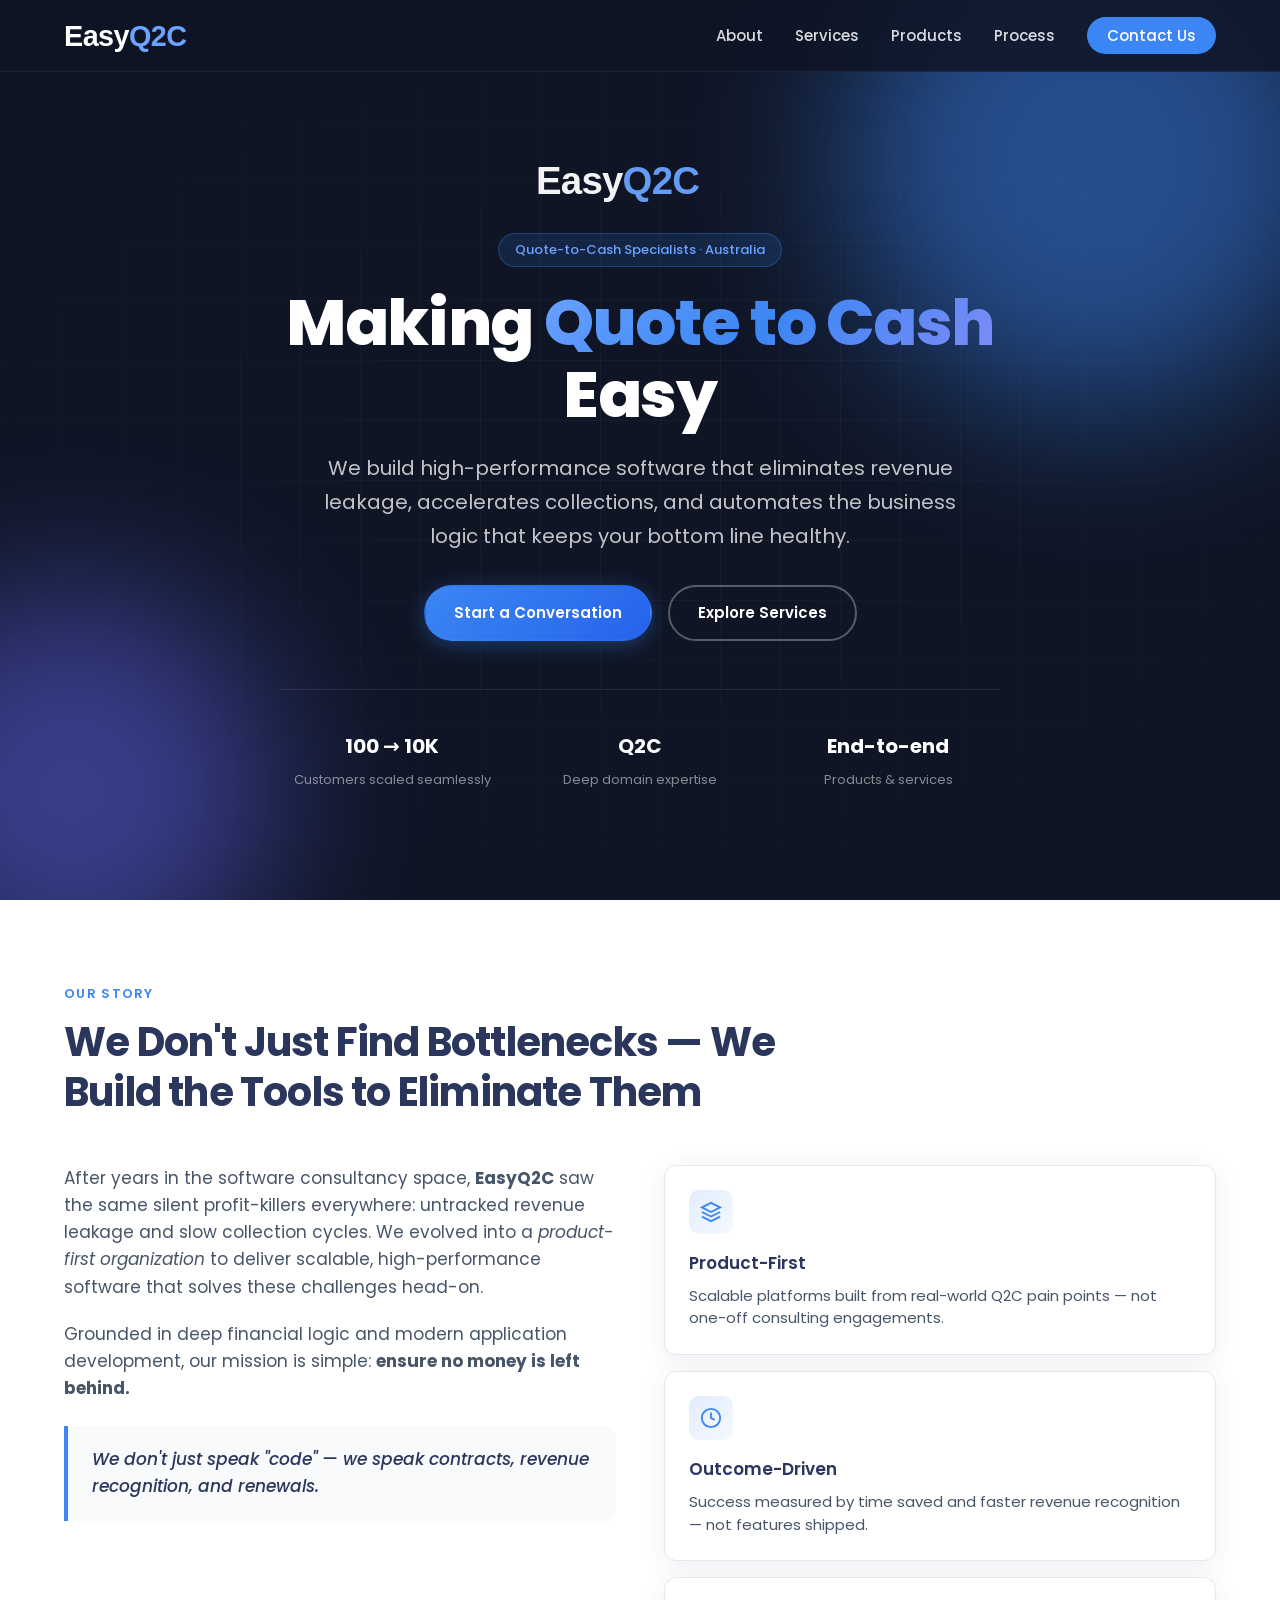
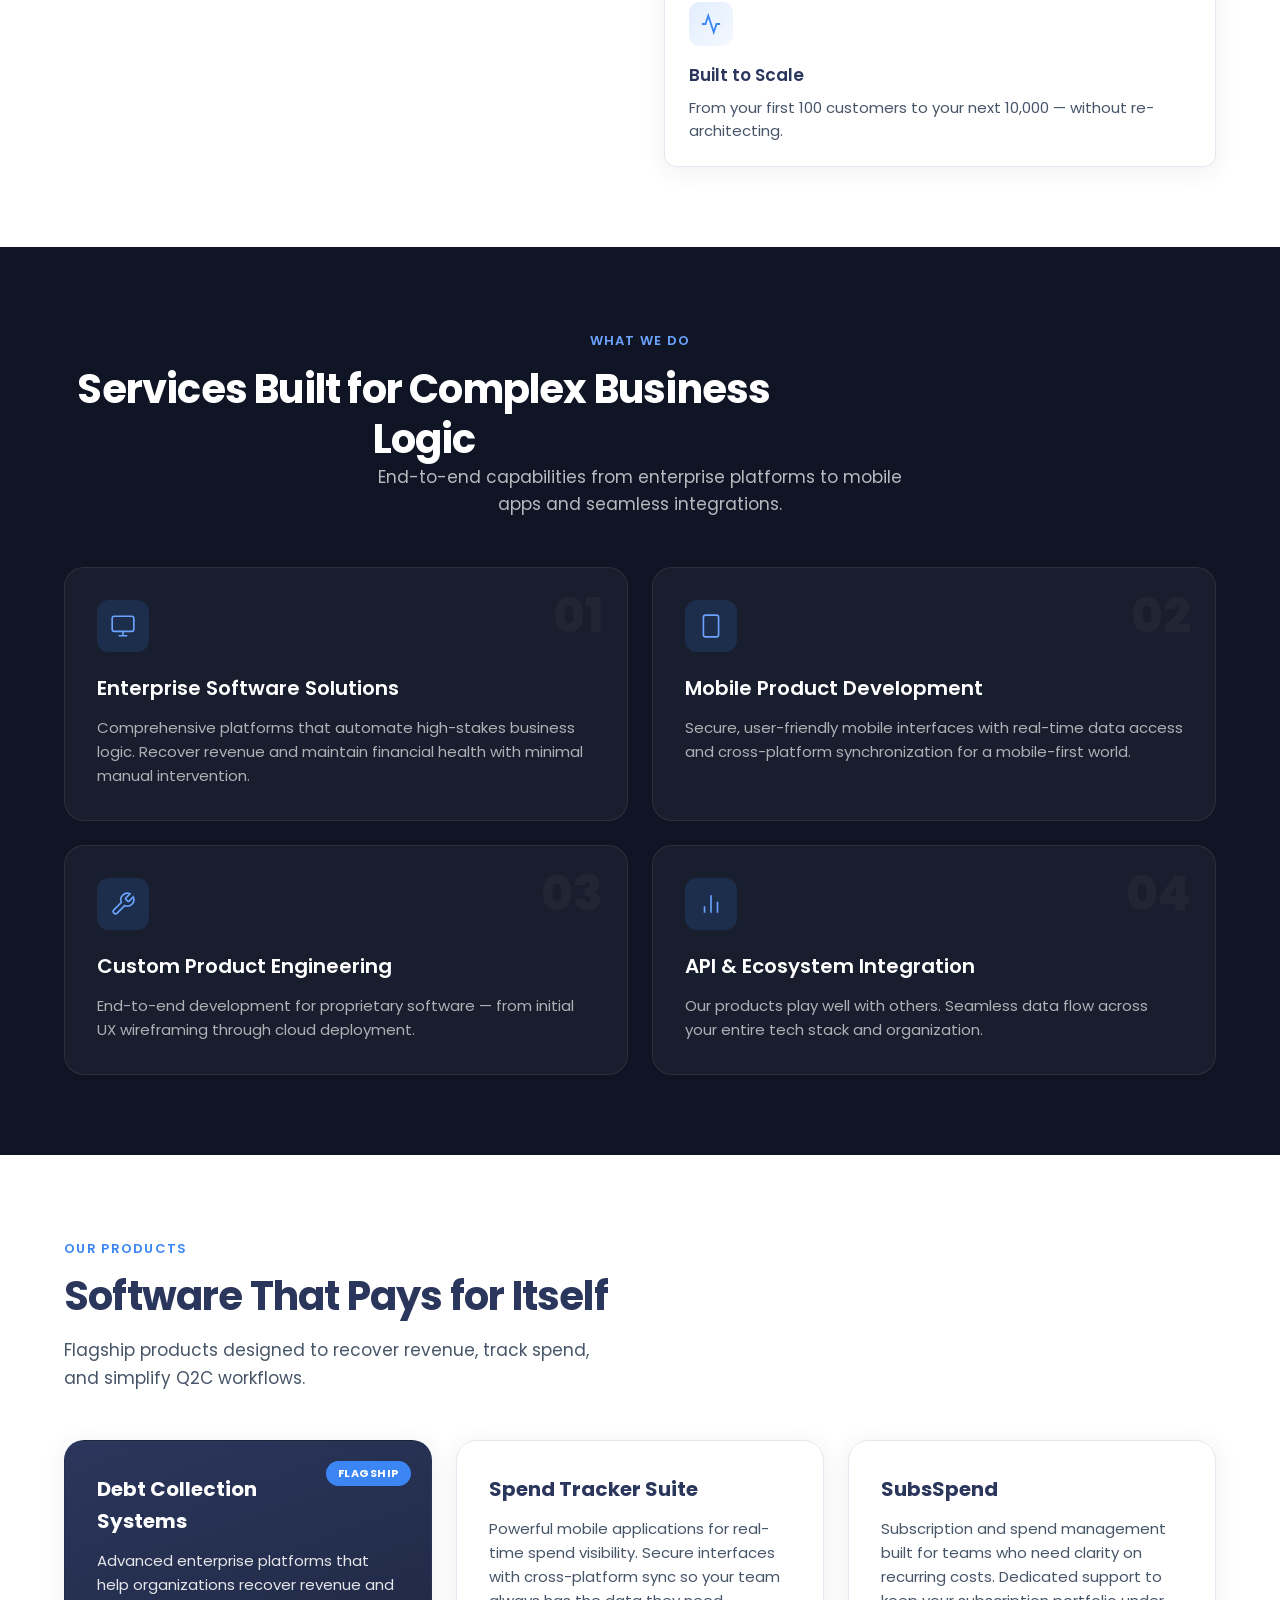
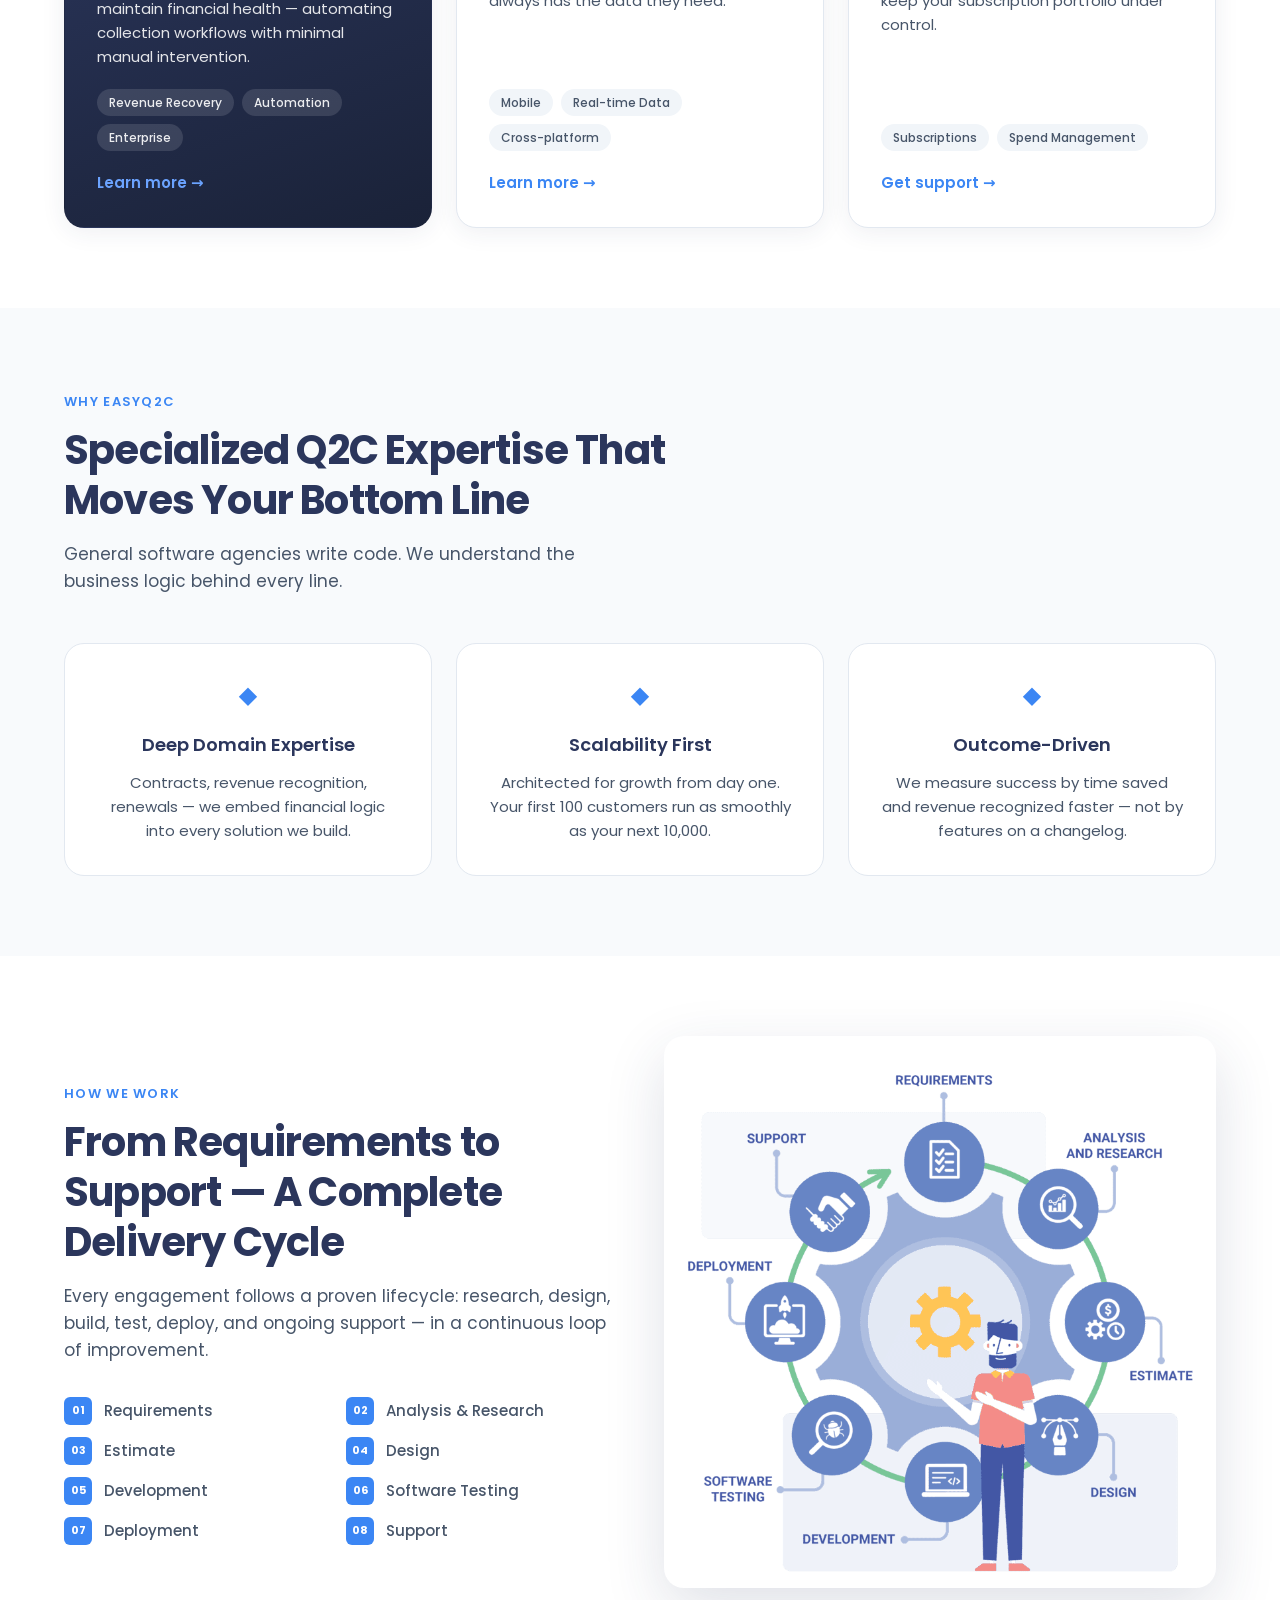
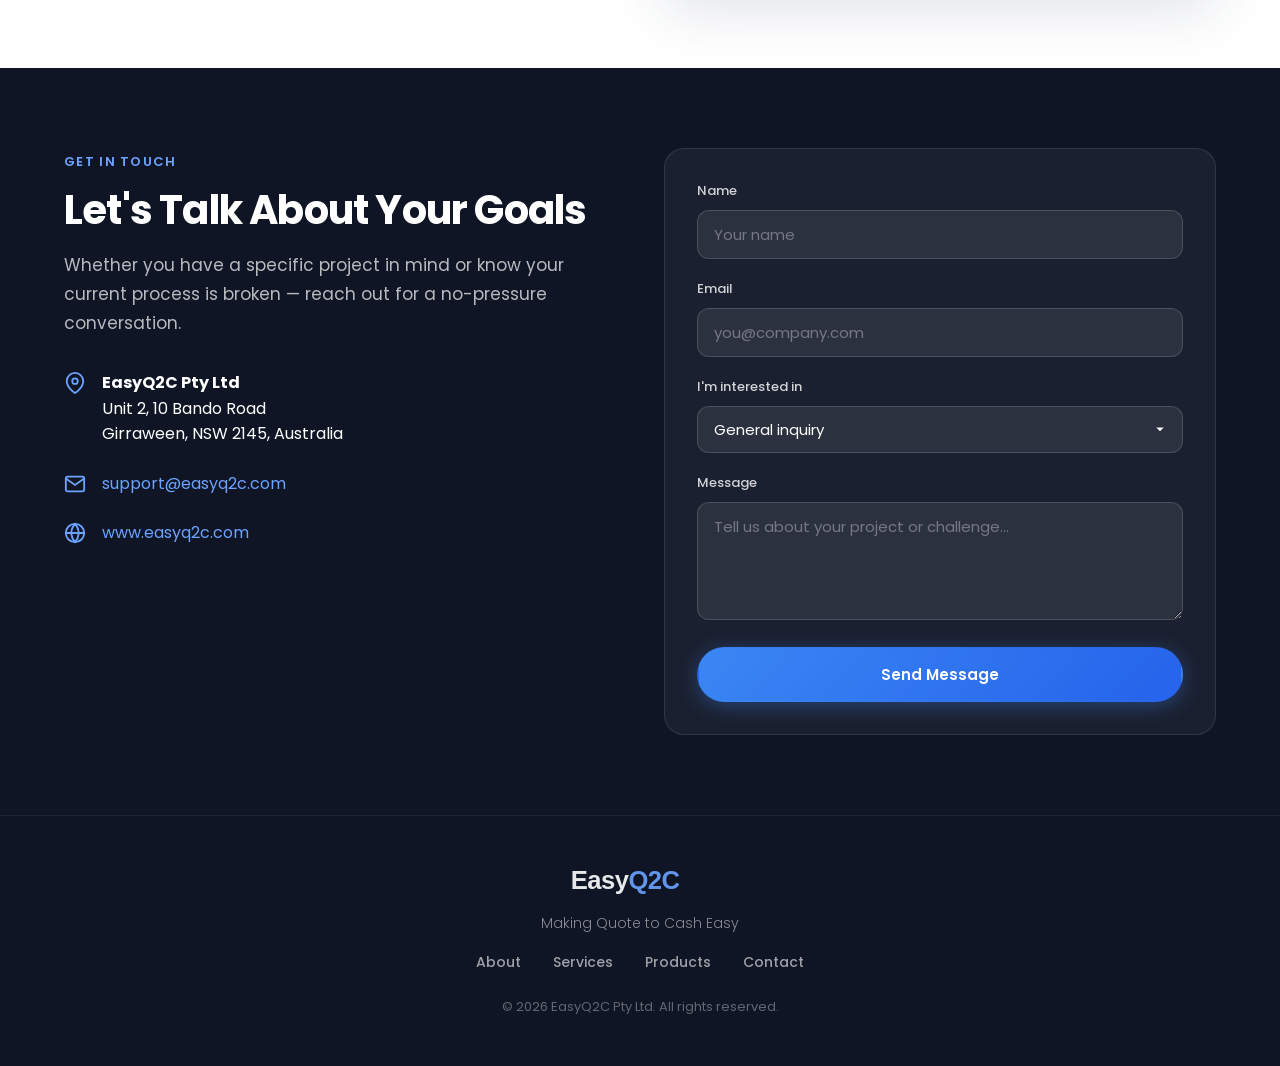
==== index.html @ 1c125f9b "First checkin for EasyQ2C website - Mod-1" ====
<!DOCTYPE html>
<html lang="en">
<head>
  <meta charset="UTF-8">
  <meta name="viewport" content="width=device-width, initial-scale=1.0">
  <meta name="description" content="EasyQ2C — Australian IT software &amp; services company specializing in Quote-to-Cash workflows. Enterprise software, mobile products, and custom engineering.">
  <meta name="theme-color" content="#2B365C">
  <title>EasyQ2C | Making Quote to Cash Easy</title>
  <link rel="icon" type="image/png" href="assets/favicon.png">
  <link rel="preconnect" href="https://fonts.googleapis.com">
  <link rel="preconnect" href="https://fonts.gstatic.com" crossorigin>
  <link href="https://fonts.googleapis.com/css2?family=Poppins:wght@300;400;500;600;700;800&display=swap" rel="stylesheet">
  <link rel="stylesheet" href="css/styles.css">
</head>
<body>
  <!-- Navigation -->
  <header class="header" id="header">
    <nav class="nav container">
      <a href="#" class="nav__logo" aria-label="EasyQ2C home">
        <img src="assets/logo-light.svg" alt="EasyQ2C" width="160" height="40">
      </a>
      <button class="nav__toggle" id="nav-toggle" aria-label="Toggle menu" aria-expanded="false">
        <span></span><span></span><span></span>
      </button>
      <ul class="nav__menu" id="nav-menu">
        <li><a href="#about" class="nav__link">About</a></li>
        <li><a href="#services" class="nav__link">Services</a></li>
        <li><a href="#products" class="nav__link">Products</a></li>
        <li><a href="#process" class="nav__link">Process</a></li>
        <li><a href="#contact" class="nav__link nav__link--cta">Contact Us</a></li>
      </ul>
    </nav>
  </header>

  <main>
    <!-- Hero -->
    <section class="hero" id="home">
      <div class="hero__bg">
        <div class="hero__orb hero__orb--1"></div>
        <div class="hero__orb hero__orb--2"></div>
        <div class="hero__grid"></div>
      </div>
      <div class="container hero__inner">
        <div class="hero__content reveal">
          <img src="assets/logo-light.svg" alt="" class="hero__logo" width="220" height="52" aria-hidden="true">
          <span class="hero__badge">Quote-to-Cash Specialists · Australia</span>
          <h1 class="hero__title">
            Making <span class="text-gradient">Quote to Cash</span> Easy
          </h1>
          <p class="hero__subtitle">
            We build high-performance software that eliminates revenue leakage,
            accelerates collections, and automates the business logic that
            keeps your bottom line healthy.
          </p>
          <div class="hero__actions">
            <a href="#contact" class="btn btn--primary">Start a Conversation</a>
            <a href="#services" class="btn btn--ghost">Explore Services</a>
          </div>
          <div class="hero__stats">
            <div class="hero__stat">
              <strong>100 → 10K</strong>
              <span>Customers scaled seamlessly</span>
            </div>
            <div class="hero__stat">
              <strong>Q2C</strong>
              <span>Deep domain expertise</span>
            </div>
            <div class="hero__stat">
              <strong>End-to-end</strong>
              <span>Products &amp; services</span>
            </div>
          </div>
        </div>
      </div>
    </section>

    <!-- About -->
    <section class="section about" id="about">
      <div class="container">
        <div class="section__header reveal">
          <span class="section__label">Our Story</span>
          <h2 class="section__title">We Don't Just Find Bottlenecks — We Build the Tools to Eliminate Them</h2>
        </div>
        <div class="about__grid">
          <div class="about__text reveal">
            <p>
              After years in the software consultancy space, <strong>EasyQ2C</strong> saw the same silent profit-killers everywhere: untracked revenue leakage and slow collection cycles. We evolved into a <em>product-first organization</em> to deliver scalable, high-performance software that solves these challenges head-on.
            </p>
            <p>
              Grounded in deep financial logic and modern application development, our mission is simple: <strong>ensure no money is left behind.</strong>
            </p>
            <blockquote class="about__quote">
              We don't just speak "code" — we speak contracts, revenue recognition, and renewals.
            </blockquote>
          </div>
          <div class="about__cards reveal reveal--delay">
            <div class="feature-card">
              <div class="feature-card__icon">
                <svg viewBox="0 0 24 24" fill="none" stroke="currentColor" stroke-width="2"><path d="M12 2L2 7l10 5 10-5-10-5zM2 17l10 5 10-5M2 12l10 5 10-5"/></svg>
              </div>
              <h3>Product-First</h3>
              <p>Scalable platforms built from real-world Q2C pain points — not one-off consulting engagements.</p>
            </div>
            <div class="feature-card">
              <div class="feature-card__icon">
                <svg viewBox="0 0 24 24" fill="none" stroke="currentColor" stroke-width="2"><circle cx="12" cy="12" r="10"/><path d="M12 6v6l4 2"/></svg>
              </div>
              <h3>Outcome-Driven</h3>
              <p>Success measured by time saved and faster revenue recognition — not features shipped.</p>
            </div>
            <div class="feature-card">
              <div class="feature-card__icon">
                <svg viewBox="0 0 24 24" fill="none" stroke="currentColor" stroke-width="2"><path d="M22 12h-4l-3 9L9 3l-3 9H2"/></svg>
              </div>
              <h3>Built to Scale</h3>
              <p>From your first 100 customers to your next 10,000 — without re-architecting.</p>
            </div>
          </div>
        </div>
      </div>
    </section>

    <!-- Services -->
    <section class="section section--dark services" id="services">
      <div class="container">
        <div class="section__header section__header--center reveal">
          <span class="section__label section__label--light">What We Do</span>
          <h2 class="section__title section__title--light">Services Built for Complex Business Logic</h2>
          <p class="section__desc section__desc--light">End-to-end capabilities from enterprise platforms to mobile apps and seamless integrations.</p>
        </div>
        <div class="services__grid">
          <article class="service-card reveal">
            <div class="service-card__num">01</div>
            <div class="service-card__icon">
              <svg viewBox="0 0 24 24" fill="none" stroke="currentColor" stroke-width="1.5"><rect x="2" y="3" width="20" height="14" rx="2"/><path d="M8 21h8M12 17v4"/></svg>
            </div>
            <h3>Enterprise Software Solutions</h3>
            <p>Comprehensive platforms that automate high-stakes business logic. Recover revenue and maintain financial health with minimal manual intervention.</p>
          </article>
          <article class="service-card reveal reveal--delay">
            <div class="service-card__num">02</div>
            <div class="service-card__icon">
              <svg viewBox="0 0 24 24" fill="none" stroke="currentColor" stroke-width="1.5"><rect x="5" y="2" width="14" height="20" rx="2"/><path d="M12 18h.01"/></svg>
            </div>
            <h3>Mobile Product Development</h3>
            <p>Secure, user-friendly mobile interfaces with real-time data access and cross-platform synchronization for a mobile-first world.</p>
          </article>
          <article class="service-card reveal reveal--delay-2">
            <div class="service-card__num">03</div>
            <div class="service-card__icon">
              <svg viewBox="0 0 24 24" fill="none" stroke="currentColor" stroke-width="1.5"><path d="M14.7 6.3a1 1 0 000 1.4l1.6 1.6a1 1 0 001.4 0l3.77-3.77a6 6 0 01-7.94 7.94l-6.91 6.91a2.12 2.12 0 01-3-3l6.91-6.91a6 6 0 017.94-7.94l-3.76 3.76z"/></svg>
            </div>
            <h3>Custom Product Engineering</h3>
            <p>End-to-end development for proprietary software — from initial UX wireframing through cloud deployment.</p>
          </article>
          <article class="service-card reveal reveal--delay-3">
            <div class="service-card__num">04</div>
            <div class="service-card__icon">
              <svg viewBox="0 0 24 24" fill="none" stroke="currentColor" stroke-width="1.5"><path d="M18 20V10M12 20V4M6 20v-6"/></svg>
            </div>
            <h3>API &amp; Ecosystem Integration</h3>
            <p>Our products play well with others. Seamless data flow across your entire tech stack and organization.</p>
          </article>
        </div>
      </div>
    </section>

    <!-- Products -->
    <section class="section products" id="products">
      <div class="container">
        <div class="section__header reveal">
          <span class="section__label">Our Products</span>
          <h2 class="section__title">Software That Pays for Itself</h2>
          <p class="section__desc">Flagship products designed to recover revenue, track spend, and simplify Q2C workflows.</p>
        </div>
        <div class="products__grid">
          <article class="product-card product-card--featured reveal">
            <span class="product-card__badge">Flagship</span>
            <h3>Debt Collection Systems</h3>
            <p>Advanced enterprise platforms that help organizations recover revenue and maintain financial health — automating collection workflows with minimal manual intervention.</p>
            <ul class="product-card__tags">
              <li>Revenue Recovery</li>
              <li>Automation</li>
              <li>Enterprise</li>
            </ul>
            <a href="#contact" class="product-card__link">Learn more →</a>
          </article>
          <article class="product-card reveal reveal--delay">
            <h3>Spend Tracker Suite</h3>
            <p>Powerful mobile applications for real-time spend visibility. Secure interfaces with cross-platform sync so your team always has the data they need.</p>
            <ul class="product-card__tags">
              <li>Mobile</li>
              <li>Real-time Data</li>
              <li>Cross-platform</li>
            </ul>
            <a href="#contact" class="product-card__link">Learn more →</a>
          </article>
          <article class="product-card reveal reveal--delay-2">
            <h3>SubsSpend</h3>
            <p>Subscription and spend management built for teams who need clarity on recurring costs. Dedicated support to keep your subscription portfolio under control.</p>
            <ul class="product-card__tags">
              <li>Subscriptions</li>
              <li>Spend Management</li>
            </ul>
            <a href="#contact" class="product-card__link">Get support →</a>
          </article>
        </div>
      </div>
    </section>

    <!-- Why Us -->
    <section class="section section--alt why" id="why">
      <div class="container">
        <div class="why__inner">
          <div class="section__header reveal">
            <span class="section__label">Why EasyQ2C</span>
            <h2 class="section__title">Specialized Q2C Expertise That Moves Your Bottom Line</h2>
            <p class="section__desc">General software agencies write code. We understand the business logic behind every line.</p>
          </div>
          <div class="why__grid">
            <div class="why-card reveal">
              <div class="why-card__icon">◆</div>
              <h3>Deep Domain Expertise</h3>
              <p>Contracts, revenue recognition, renewals — we embed financial logic into every solution we build.</p>
            </div>
            <div class="why-card reveal reveal--delay">
              <div class="why-card__icon">◆</div>
              <h3>Scalability First</h3>
              <p>Architected for growth from day one. Your first 100 customers run as smoothly as your next 10,000.</p>
            </div>
            <div class="why-card reveal reveal--delay-2">
              <div class="why-card__icon">◆</div>
              <h3>Outcome-Driven</h3>
              <p>We measure success by time saved and revenue recognized faster — not by features on a changelog.</p>
            </div>
          </div>
        </div>
      </div>
    </section>

    <!-- Process -->
    <section class="section process" id="process">
      <div class="container">
        <div class="process__grid">
          <div class="process__content reveal">
            <span class="section__label">How We Work</span>
            <h2 class="section__title">From Requirements to Support — A Complete Delivery Cycle</h2>
            <p class="section__desc">Every engagement follows a proven lifecycle: research, design, build, test, deploy, and ongoing support — in a continuous loop of improvement.</p>
            <ol class="process__steps">
              <li><span>01</span> Requirements</li>
              <li><span>02</span> Analysis &amp; Research</li>
              <li><span>03</span> Estimate</li>
              <li><span>04</span> Design</li>
              <li><span>05</span> Development</li>
              <li><span>06</span> Software Testing</li>
              <li><span>07</span> Deployment</li>
              <li><span>08</span> Support</li>
            </ol>
          </div>
          <div class="process__visual reveal reveal--delay">
            <img src="assets/easyq2c-sdlc-diagram.png" alt="EasyQ2C software development lifecycle diagram" loading="lazy">
          </div>
        </div>
      </div>
    </section>

    <!-- Contact -->
    <section class="section section--dark contact" id="contact">
      <div class="container">
        <div class="contact__grid">
          <div class="contact__info reveal">
            <span class="section__label section__label--light">Get in Touch</span>
            <h2 class="section__title section__title--light">Let's Talk About Your Goals</h2>
            <p class="contact__lead">Whether you have a specific project in mind or know your current process is broken — reach out for a no-pressure conversation.</p>
            <address class="contact__details">
              <div class="contact__item">
                <svg viewBox="0 0 24 24" fill="none" stroke="currentColor" stroke-width="2"><path d="M21 10c0 7-9 13-9 13s-9-6-9-13a9 9 0 0118 0z"/><circle cx="12" cy="10" r="3"/></svg>
                <div>
                  <strong>EasyQ2C Pty Ltd</strong><br>
                  Unit 2, 10 Bando Road<br>
                  Girraween, NSW 2145, Australia
                </div>
              </div>
              <div class="contact__item">
                <svg viewBox="0 0 24 24" fill="none" stroke="currentColor" stroke-width="2"><path d="M4 4h16c1.1 0 2 .9 2 2v12c0 1.1-.9 2-2 2H4c-1.1 0-2-.9-2-2V6c0-1.1.9-2 2-2z"/><path d="M22 6l-10 7L2 6"/></svg>
                <div>
                  <a href="mailto:support@easyq2c.com">support@easyq2c.com</a>
                </div>
              </div>
              <div class="contact__item">
                <svg viewBox="0 0 24 24" fill="none" stroke="currentColor" stroke-width="2"><circle cx="12" cy="12" r="10"/><path d="M2 12h20M12 2a15.3 15.3 0 014 10 15.3 15.3 0 01-4 10 15.3 15.3 0 01-4-10 15.3 15.3 0 014-10z"/></svg>
                <div>
                  <a href="https://www.easyq2c.com" target="_blank" rel="noopener">www.easyq2c.com</a>
                </div>
              </div>
            </address>
          </div>
          <form class="contact__form reveal reveal--delay" id="contact-form" action="mailto:support@easyq2c.com" method="post" enctype="text/plain">
            <div class="form__group">
              <label for="name">Name</label>
              <input type="text" id="name" name="name" required placeholder="Your name">
            </div>
            <div class="form__group">
              <label for="email">Email</label>
              <input type="email" id="email" name="email" required placeholder="you@company.com">
            </div>
            <div class="form__group">
              <label for="interest">I'm interested in</label>
              <select id="interest" name="interest">
                <option value="general">General inquiry</option>
                <option value="enterprise">Enterprise Software</option>
                <option value="mobile">Mobile Development</option>
                <option value="custom">Custom Engineering</option>
                <option value="integration">API Integration</option>
                <option value="debt-collection">Debt Collection Systems</option>
                <option value="spend-tracker">Spend Tracker</option>
                <option value="subsspend">SubsSpend</option>
              </select>
            </div>
            <div class="form__group">
              <label for="message">Message</label>
              <textarea id="message" name="message" rows="4" required placeholder="Tell us about your project or challenge..."></textarea>
            </div>
            <button type="submit" class="btn btn--primary btn--full">Send Message</button>
          </form>
        </div>
      </div>
    </section>
  </main>

  <!-- Footer -->
  <footer class="footer">
    <div class="container footer__inner">
      <a href="#" class="footer__logo">
        <img src="assets/logo-light.svg" alt="EasyQ2C" width="140" height="35">
      </a>
      <p class="footer__tagline">Making Quote to Cash Easy</p>
      <nav class="footer__nav">
        <a href="#about">About</a>
        <a href="#services">Services</a>
        <a href="#products">Products</a>
        <a href="#contact">Contact</a>
      </nav>
      <p class="footer__copy">&copy; <span id="year"></span> EasyQ2C Pty Ltd. All rights reserved.</p>
    </div>
  </footer>

  <script src="js/main.js"></script>
</body>
</html>
---- css/styles.css ----
/* ==========================================================================
   EasyQ2C — Brand Website
   Colors: Navy #2B365C · Blue #3B86F4 · Poppins
   ========================================================================== */

:root {
  --navy: #2B365C;
  --navy-dark: #1a2238;
  --navy-deeper: #0f1525;
  --blue: #3B86F4;
  --blue-light: #6BA3FF;
  --blue-glow: rgba(59, 134, 244, 0.35);
  --white: #ffffff;
  --gray-50: #f8fafc;
  --gray-100: #f1f5f9;
  --gray-200: #e2e8f0;
  --gray-400: #94a3b8;
  --gray-600: #475569;
  --gray-800: #1e293b;
  --font: 'Poppins', system-ui, sans-serif;
  --radius: 12px;
  --radius-lg: 20px;
  --shadow: 0 4px 24px rgba(43, 54, 92, 0.08);
  --shadow-lg: 0 20px 60px rgba(43, 54, 92, 0.15);
  --transition: 0.3s cubic-bezier(0.4, 0, 0.2, 1);
  --header-h: 72px;
}

*, *::before, *::after { box-sizing: border-box; margin: 0; padding: 0; }
html { scroll-behavior: smooth; scroll-padding-top: var(--header-h); }
body {
  font-family: var(--font);
  font-size: 16px;
  line-height: 1.6;
  color: var(--gray-800);
  background: var(--white);
  overflow-x: hidden;
}
img { max-width: 100%; height: auto; display: block; }
a { color: var(--blue); text-decoration: none; transition: color var(--transition); }
a:hover { color: var(--blue-light); }
address { font-style: normal; }

.container {
  width: 100%;
  max-width: 1200px;
  margin: 0 auto;
  padding: 0 1.5rem;
}

/* Buttons */
.btn {
  display: inline-flex;
  align-items: center;
  justify-content: center;
  gap: 0.5rem;
  padding: 0.875rem 1.75rem;
  font-family: var(--font);
  font-size: 0.9375rem;
  font-weight: 600;
  border-radius: 50px;
  border: 2px solid transparent;
  cursor: pointer;
  transition: all var(--transition);
}
.btn--primary {
  background: linear-gradient(135deg, var(--blue) 0%, #2563eb 100%);
  color: var(--white);
  box-shadow: 0 4px 20px var(--blue-glow);
}
.btn--primary:hover {
  transform: translateY(-2px);
  box-shadow: 0 8px 30px var(--blue-glow);
  color: var(--white);
}
.btn--ghost {
  background: transparent;
  color: var(--white);
  border-color: rgba(255,255,255,0.3);
}
.btn--ghost:hover {
  background: rgba(255,255,255,0.1);
  border-color: rgba(255,255,255,0.5);
  color: var(--white);
}
.btn--full { width: 100%; }

.text-gradient {
  background: linear-gradient(135deg, var(--blue-light) 0%, var(--blue) 50%, #818cf8 100%);
  -webkit-background-clip: text;
  -webkit-text-fill-color: transparent;
  background-clip: text;
}

/* Header */
.header {
  position: fixed;
  top: 0;
  left: 0;
  right: 0;
  z-index: 1000;
  height: var(--header-h);
  background: rgba(15, 21, 37, 0.85);
  backdrop-filter: blur(12px);
  -webkit-backdrop-filter: blur(12px);
  border-bottom: 1px solid rgba(255,255,255,0.06);
  transition: background var(--transition), box-shadow var(--transition);
}
.header.scrolled {
  background: rgba(15, 21, 37, 0.95);
  box-shadow: 0 4px 30px rgba(0,0,0,0.2);
}
.nav {
  display: flex;
  align-items: center;
  justify-content: space-between;
  height: 100%;
}
.nav__logo img { height: 36px; width: auto; }
.nav__menu {
  display: flex;
  align-items: center;
  gap: 2rem;
  list-style: none;
}
.nav__link {
  color: rgba(255,255,255,0.85);
  font-size: 0.9375rem;
  font-weight: 500;
}
.nav__link:hover { color: var(--white); }
.nav__link--cta {
  background: var(--blue);
  color: var(--white) !important;
  padding: 0.5rem 1.25rem;
  border-radius: 50px;
}
.nav__link--cta:hover {
  background: var(--blue-light);
  color: var(--white) !important;
}
.nav__toggle {
  display: none;
  flex-direction: column;
  gap: 5px;
  background: none;
  border: none;
  cursor: pointer;
  padding: 4px;
}
.nav__toggle span {
  display: block;
  width: 24px;
  height: 2px;
  background: var(--white);
  border-radius: 2px;
  transition: var(--transition);
}

/* Hero */
.hero {
  position: relative;
  min-height: 100vh;
  display: flex;
  align-items: center;
  padding: calc(var(--header-h) + 3rem) 0 4rem;
  background: var(--navy-deeper);
  overflow: hidden;
}
.hero__bg { position: absolute; inset: 0; pointer-events: none; }
.hero__orb {
  position: absolute;
  border-radius: 50%;
  filter: blur(80px);
  opacity: 0.5;
}
.hero__orb--1 {
  width: 500px; height: 500px;
  background: var(--blue);
  top: -10%; right: -5%;
  animation: float 8s ease-in-out infinite;
}
.hero__orb--2 {
  width: 400px; height: 400px;
  background: #6366f1;
  bottom: -10%; left: -10%;
  animation: float 10s ease-in-out infinite reverse;
}
.hero__grid {
  position: absolute;
  inset: 0;
  background-image:
    linear-gradient(rgba(255,255,255,0.03) 1px, transparent 1px),
    linear-gradient(90deg, rgba(255,255,255,0.03) 1px, transparent 1px);
  background-size: 60px 60px;
  mask-image: radial-gradient(ellipse 80% 70% at 50% 50%, black 20%, transparent 70%);
}
@keyframes float {
  0%, 100% { transform: translate(0, 0); }
  50% { transform: translate(20px, -20px); }
}
.hero__inner {
  position: relative;
  display: flex;
  justify-content: center;
  width: 100%;
}
.hero__content {
  max-width: 820px;
  text-align: center;
}
.hero__logo {
  height: 48px;
  width: auto;
  margin: 0 auto 1.75rem;
  opacity: 0.95;
}
.hero__badge {
  display: inline-block;
  padding: 0.375rem 1rem;
  background: rgba(59, 134, 244, 0.15);
  border: 1px solid rgba(59, 134, 244, 0.3);
  border-radius: 50px;
  font-size: 0.8125rem;
  font-weight: 500;
  color: var(--blue-light);
  margin-bottom: 1.25rem;
}
.hero__title {
  font-size: clamp(2.5rem, 6vw, 4rem);
  font-weight: 800;
  line-height: 1.12;
  color: var(--white);
  margin-bottom: 1.25rem;
  letter-spacing: -0.02em;
}
.hero__subtitle {
  font-size: clamp(1.0625rem, 2vw, 1.25rem);
  color: rgba(255,255,255,0.75);
  max-width: 640px;
  margin: 0 auto 2rem;
  font-weight: 400;
  line-height: 1.7;
}
.hero__actions {
  display: flex;
  flex-wrap: wrap;
  gap: 1rem;
  justify-content: center;
  margin-bottom: 3rem;
}
.hero__stats {
  display: grid;
  grid-template-columns: repeat(3, 1fr);
  gap: 1.5rem;
  padding-top: 2rem;
  border-top: 1px solid rgba(255,255,255,0.1);
  max-width: 720px;
  margin: 0 auto;
}
.hero__stat {
  padding: 0.5rem;
}
.hero__stat strong {
  display: block;
  font-size: 1.25rem;
  color: var(--white);
  margin-bottom: 0.25rem;
}
.hero__stat span {
  font-size: 0.8125rem;
  color: rgba(255,255,255,0.5);
  line-height: 1.4;
}

/* Sections */
.section {
  padding: 5rem 0;
}
.section--dark {
  background: var(--navy-deeper);
  color: var(--white);
}
.section--alt {
  background: var(--gray-50);
}
.section__header { margin-bottom: 3rem; }
.section__header--center { text-align: center; }
.section__header--center .section__desc { margin: 0 auto; }
.section__label {
  display: inline-block;
  font-size: 0.8125rem;
  font-weight: 600;
  text-transform: uppercase;
  letter-spacing: 0.1em;
  color: var(--blue);
  margin-bottom: 0.75rem;
}
.section__label--light { color: var(--blue-light); }
.section__title {
  font-size: clamp(1.75rem, 3.5vw, 2.5rem);
  font-weight: 700;
  line-height: 1.25;
  color: var(--navy);
  letter-spacing: -0.02em;
  max-width: 720px;
}
.section__title--light { color: var(--white); }
.section__desc {
  font-size: 1.0625rem;
  color: var(--gray-600);
  max-width: 560px;
  margin-top: 1rem;
}
.section__desc--light { color: rgba(255,255,255,0.7); }

/* About */
.about__grid {
  display: grid;
  grid-template-columns: 1fr 1fr;
  gap: 3rem;
  align-items: start;
}
.about__text p {
  margin-bottom: 1.25rem;
  color: var(--gray-600);
  font-size: 1.0625rem;
}
.about__quote {
  margin-top: 1.5rem;
  padding: 1.25rem 1.5rem;
  border-left: 4px solid var(--blue);
  background: var(--gray-50);
  border-radius: 0 var(--radius) var(--radius) 0;
  font-size: 1.0625rem;
  font-weight: 500;
  color: var(--navy);
  font-style: italic;
}
.about__cards {
  display: flex;
  flex-direction: column;
  gap: 1rem;
}
.feature-card {
  padding: 1.5rem;
  background: var(--white);
  border: 1px solid var(--gray-200);
  border-radius: var(--radius);
  box-shadow: var(--shadow);
  transition: transform var(--transition), box-shadow var(--transition);
}
.feature-card:hover {
  transform: translateY(-4px);
  box-shadow: var(--shadow-lg);
}
.feature-card__icon {
  width: 44px; height: 44px;
  display: flex;
  align-items: center;
  justify-content: center;
  background: linear-gradient(135deg, rgba(59,134,244,0.15), rgba(59,134,244,0.05));
  border-radius: 10px;
  color: var(--blue);
  margin-bottom: 1rem;
}
.feature-card__icon svg { width: 22px; height: 22px; }
.feature-card h3 {
  font-size: 1.0625rem;
  font-weight: 600;
  color: var(--navy);
  margin-bottom: 0.5rem;
}
.feature-card p {
  font-size: 0.9375rem;
  color: var(--gray-600);
  line-height: 1.5;
}

/* Services */
.services__grid {
  display: grid;
  grid-template-columns: repeat(2, 1fr);
  gap: 1.5rem;
}
.service-card {
  position: relative;
  padding: 2rem;
  background: rgba(255,255,255,0.04);
  border: 1px solid rgba(255,255,255,0.08);
  border-radius: var(--radius-lg);
  transition: all var(--transition);
  overflow: hidden;
}
.service-card:hover {
  background: rgba(255,255,255,0.07);
  border-color: rgba(59,134,244,0.3);
  transform: translateY(-4px);
}
.service-card__num {
  position: absolute;
  top: 1.5rem;
  right: 1.5rem;
  font-size: 3rem;
  font-weight: 800;
  color: rgba(255,255,255,0.04);
  line-height: 1;
}
.service-card__icon {
  width: 52px; height: 52px;
  display: flex;
  align-items: center;
  justify-content: center;
  background: rgba(59,134,244,0.15);
  border-radius: 12px;
  color: var(--blue-light);
  margin-bottom: 1.25rem;
}
.service-card__icon svg { width: 26px; height: 26px; }
.service-card h3 {
  font-size: 1.25rem;
  font-weight: 600;
  color: var(--white);
  margin-bottom: 0.75rem;
}
.service-card p {
  font-size: 0.9375rem;
  color: rgba(255,255,255,0.65);
  line-height: 1.6;
}

/* Products */
.products__grid {
  display: grid;
  grid-template-columns: repeat(3, 1fr);
  gap: 1.5rem;
}
.product-card {
  position: relative;
  padding: 2rem;
  background: var(--white);
  border: 1px solid var(--gray-200);
  border-radius: var(--radius-lg);
  box-shadow: var(--shadow);
  transition: all var(--transition);
  display: flex;
  flex-direction: column;
}
.product-card:hover {
  transform: translateY(-6px);
  box-shadow: var(--shadow-lg);
  border-color: var(--blue);
}
.product-card--featured {
  background: linear-gradient(160deg, var(--navy) 0%, var(--navy-dark) 100%);
  border-color: transparent;
  color: var(--white);
}
.product-card--featured:hover {
  border-color: rgba(59, 134, 244, 0.5);
}
.product-card__badge {
  position: absolute;
  top: 1.25rem;
  right: 1.25rem;
  padding: 0.25rem 0.75rem;
  background: var(--blue);
  color: var(--white);
  font-size: 0.6875rem;
  font-weight: 700;
  text-transform: uppercase;
  letter-spacing: 0.05em;
  border-radius: 50px;
}
.product-card h3 {
  font-size: 1.25rem;
  font-weight: 700;
  color: var(--navy);
  margin-bottom: 0.75rem;
  padding-right: 4rem;
}
.product-card p {
  font-size: 0.9375rem;
  color: var(--gray-600);
  flex: 1;
  margin-bottom: 1.25rem;
  line-height: 1.6;
}
.product-card.product-card--featured h3 {
  color: var(--white);
  padding-right: 5rem;
}
.product-card.product-card--featured p {
  color: rgba(255, 255, 255, 0.88);
}
.product-card.product-card--featured .product-card__tags li {
  background: rgba(255, 255, 255, 0.12);
  color: rgba(255, 255, 255, 0.9);
}
.product-card.product-card--featured .product-card__link {
  color: var(--blue-light);
}
.product-card.product-card--featured .product-card__link:hover {
  color: var(--white);
}
.product-card__tags {
  display: flex;
  flex-wrap: wrap;
  gap: 0.5rem;
  list-style: none;
  margin-bottom: 1.25rem;
}
.product-card__tags li {
  padding: 0.25rem 0.75rem;
  background: var(--gray-100);
  color: var(--gray-600);
  font-size: 0.75rem;
  font-weight: 500;
  border-radius: 50px;
}
.product-card__link {
  font-size: 0.9375rem;
  font-weight: 600;
  color: var(--blue);
}

/* Why */
.why__grid {
  display: grid;
  grid-template-columns: repeat(3, 1fr);
  gap: 1.5rem;
}
.why-card {
  padding: 2rem;
  background: var(--white);
  border-radius: var(--radius-lg);
  border: 1px solid var(--gray-200);
  text-align: center;
  transition: all var(--transition);
}
.why-card:hover {
  border-color: var(--blue);
  box-shadow: var(--shadow-lg);
  transform: translateY(-4px);
}
.why-card__icon {
  font-size: 1.5rem;
  color: var(--blue);
  margin-bottom: 1rem;
}
.why-card h3 {
  font-size: 1.125rem;
  font-weight: 600;
  color: var(--navy);
  margin-bottom: 0.75rem;
}
.why-card p {
  font-size: 0.9375rem;
  color: var(--gray-600);
  line-height: 1.6;
}

/* Process */
.process__grid {
  display: grid;
  grid-template-columns: 1fr 1fr;
  gap: 3rem;
  align-items: center;
}
.process__steps {
  list-style: none;
  display: grid;
  grid-template-columns: 1fr 1fr;
  gap: 0.75rem;
  margin-top: 2rem;
}
.process__steps li {
  display: flex;
  align-items: center;
  gap: 0.75rem;
  font-size: 0.9375rem;
  font-weight: 500;
  color: var(--gray-600);
}
.process__steps li span {
  display: flex;
  align-items: center;
  justify-content: center;
  width: 28px; height: 28px;
  background: var(--blue);
  color: var(--white);
  font-size: 0.6875rem;
  font-weight: 700;
  border-radius: 6px;
  flex-shrink: 0;
}
.process__visual img {
  border-radius: var(--radius-lg);
  box-shadow: var(--shadow-lg);
}

/* Contact */
.contact__grid {
  display: grid;
  grid-template-columns: 1fr 1fr;
  gap: 3rem;
  align-items: start;
}
.contact__lead {
  font-size: 1.0625rem;
  color: rgba(255,255,255,0.7);
  margin: 1rem 0 2rem;
  line-height: 1.7;
}
.contact__details { display: flex; flex-direction: column; gap: 1.5rem; }
.contact__item {
  display: flex;
  gap: 1rem;
  align-items: flex-start;
}
.contact__item svg {
  width: 22px; height: 22px;
  color: var(--blue-light);
  flex-shrink: 0;
  margin-top: 2px;
}
.contact__item strong { color: var(--white); }
.contact__item a { color: var(--blue-light); }
.contact__item a:hover { color: var(--white); }
.contact__form {
  background: rgba(255,255,255,0.05);
  border: 1px solid rgba(255,255,255,0.1);
  border-radius: var(--radius-lg);
  padding: 2rem;
}
.form__group { margin-bottom: 1.25rem; }
.form__group label {
  display: block;
  font-size: 0.8125rem;
  font-weight: 500;
  color: rgba(255,255,255,0.8);
  margin-bottom: 0.5rem;
}
.form__group input,
.form__group select,
.form__group textarea {
  width: 100%;
  padding: 0.75rem 1rem;
  font-family: var(--font);
  font-size: 0.9375rem;
  color: var(--white);
  background: rgba(255,255,255,0.08);
  border: 1px solid rgba(255,255,255,0.15);
  border-radius: var(--radius);
  transition: border-color var(--transition);
}
.form__group input::placeholder,
.form__group textarea::placeholder { color: rgba(255,255,255,0.35); }
.form__group input:focus,
.form__group select:focus,
.form__group textarea:focus {
  outline: none;
  border-color: var(--blue);
}
.form__group select {
  cursor: pointer;
  appearance: none;
  background-image: url("data:image/svg+xml,%3Csvg xmlns='http://www.w3.org/2000/svg' width='12' height='12' fill='white' viewBox='0 0 16 16'%3E%3Cpath d='M8 11L3 6h10l-5 5z'/%3E%3C/svg%3E");
  background-repeat: no-repeat;
  background-position: right 1rem center;
}
.form__group select option { background: var(--navy-dark); color: var(--white); }
.form__group textarea { resize: vertical; min-height: 100px; }

/* Footer */
.footer {
  background: var(--navy-deeper);
  border-top: 1px solid rgba(255,255,255,0.06);
  padding: 3rem 0;
}
.footer__inner {
  display: flex;
  flex-direction: column;
  align-items: center;
  text-align: center;
  gap: 1rem;
}
.footer__logo img { height: 32px; opacity: 0.9; }
.footer__tagline {
  font-size: 0.875rem;
  color: rgba(255,255,255,0.5);
  font-weight: 300;
}
.footer__nav {
  display: flex;
  gap: 2rem;
  flex-wrap: wrap;
  justify-content: center;
}
.footer__nav a {
  color: rgba(255,255,255,0.6);
  font-size: 0.875rem;
  font-weight: 500;
}
.footer__nav a:hover { color: var(--white); }
.footer__copy {
  font-size: 0.8125rem;
  color: rgba(255,255,255,0.35);
  margin-top: 0.5rem;
}

/* Reveal animations */
.reveal {
  opacity: 0;
  transform: translateY(24px);
  transition: opacity 0.7s ease, transform 0.7s ease;
}
.reveal.visible {
  opacity: 1;
  transform: translateY(0);
}
.reveal--delay { transition-delay: 0.15s; }
.reveal--delay-2 { transition-delay: 0.3s; }
.reveal--delay-3 { transition-delay: 0.45s; }

/* Responsive */
@media (max-width: 1024px) {
  .about__grid,
  .process__grid,
  .contact__grid { grid-template-columns: 1fr; }
  .products__grid { grid-template-columns: 1fr; }
  .why__grid { grid-template-columns: 1fr; }
  .services__grid { grid-template-columns: 1fr; }
}

@media (max-width: 768px) {
  .nav__toggle { display: flex; }
  .nav__menu {
    position: fixed;
    top: var(--header-h);
    left: 0;
    right: 0;
    flex-direction: column;
    gap: 0;
    background: var(--navy-deeper);
    border-bottom: 1px solid rgba(255,255,255,0.08);
    padding: 1rem 0;
    transform: translateY(-120%);
    opacity: 0;
    visibility: hidden;
    transition: all var(--transition);
  }
  .nav__menu.open {
    transform: translateY(0);
    opacity: 1;
    visibility: visible;
  }
  .nav__menu li { width: 100%; }
  .nav__link {
    display: block;
    padding: 0.875rem 1.5rem;
  }
  .nav__link--cta {
    margin: 0.5rem 1.5rem;
    text-align: center;
  }
  .nav__toggle.open span:nth-child(1) { transform: rotate(45deg) translate(5px, 5px); }
  .nav__toggle.open span:nth-child(2) { opacity: 0; }
  .nav__toggle.open span:nth-child(3) { transform: rotate(-45deg) translate(5px, -5px); }
  .hero__stats { grid-template-columns: 1fr; gap: 1rem; }
  .process__steps { grid-template-columns: 1fr; }
  .section { padding: 3.5rem 0; }
}

@media (prefers-reduced-motion: reduce) {
  *, *::before, *::after {
    animation-duration: 0.01ms !important;
    transition-duration: 0.01ms !important;
  }
  .reveal { opacity: 1; transform: none; }
}
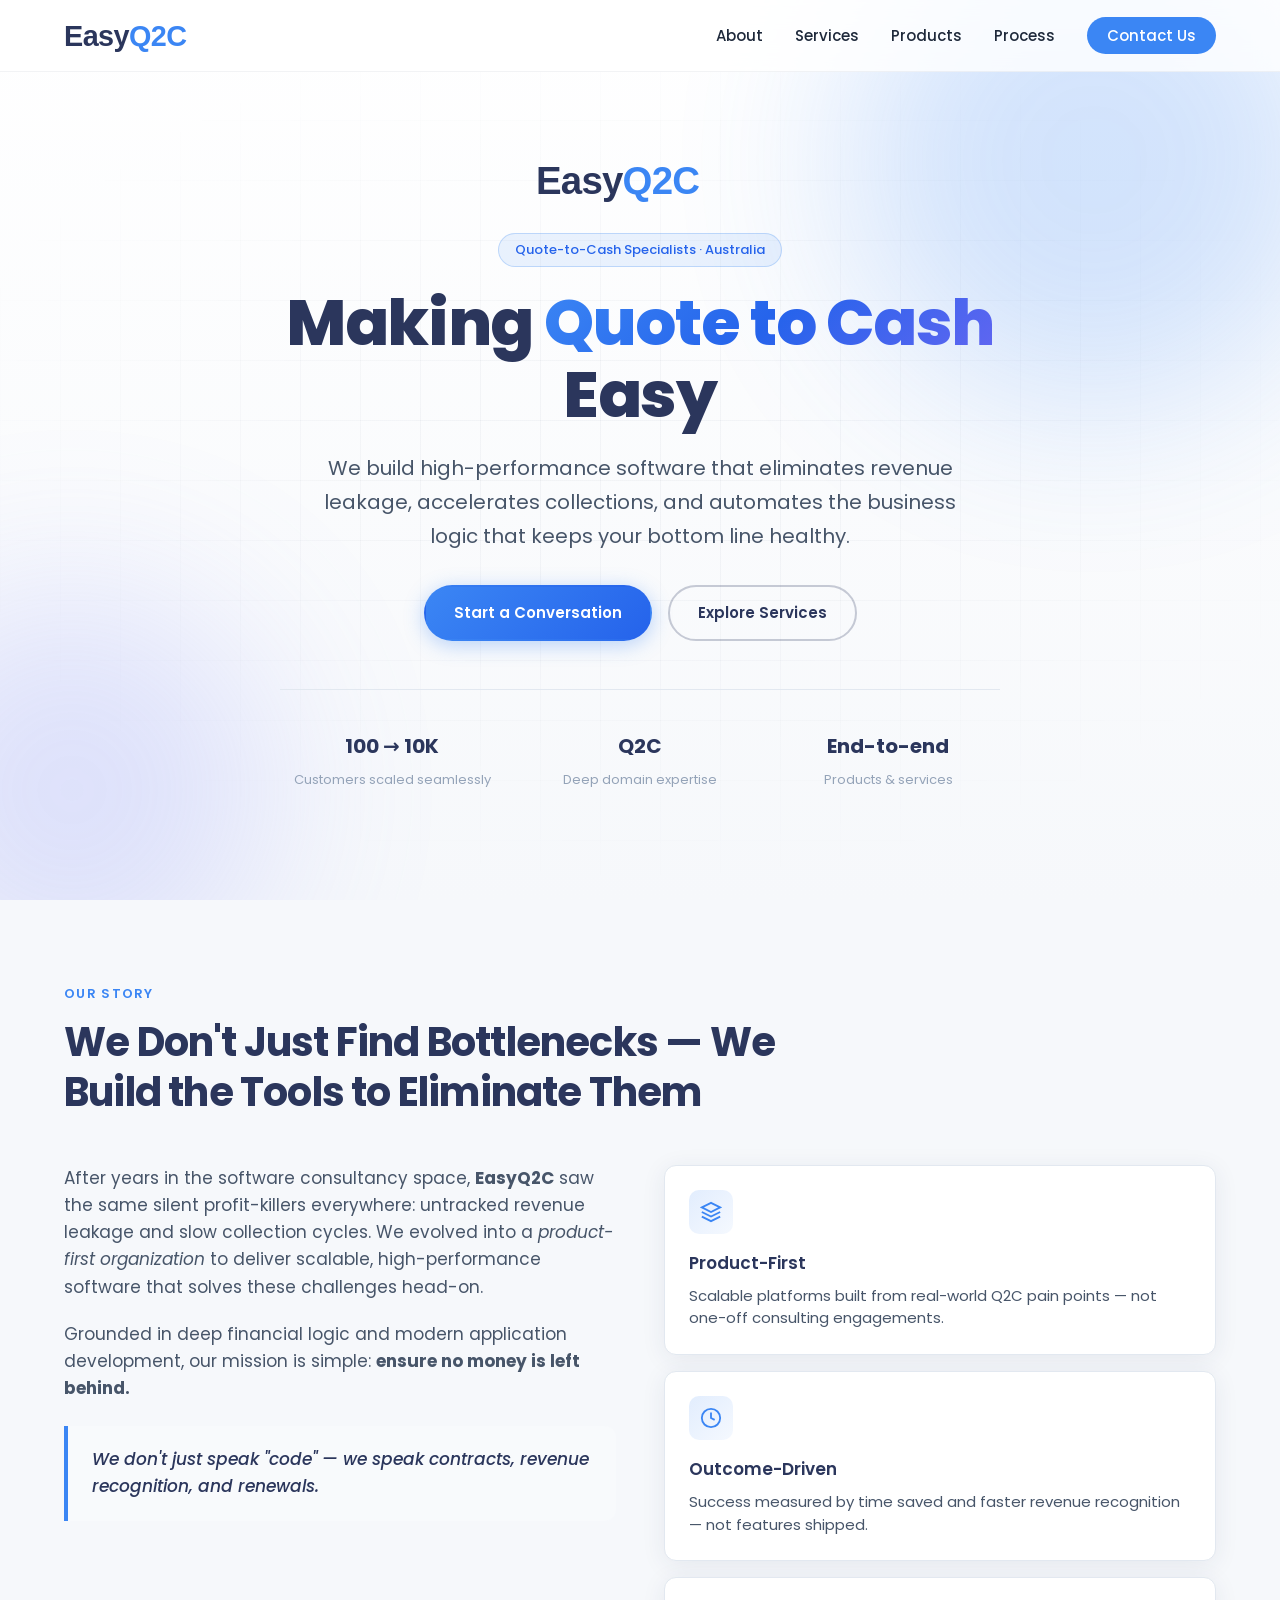
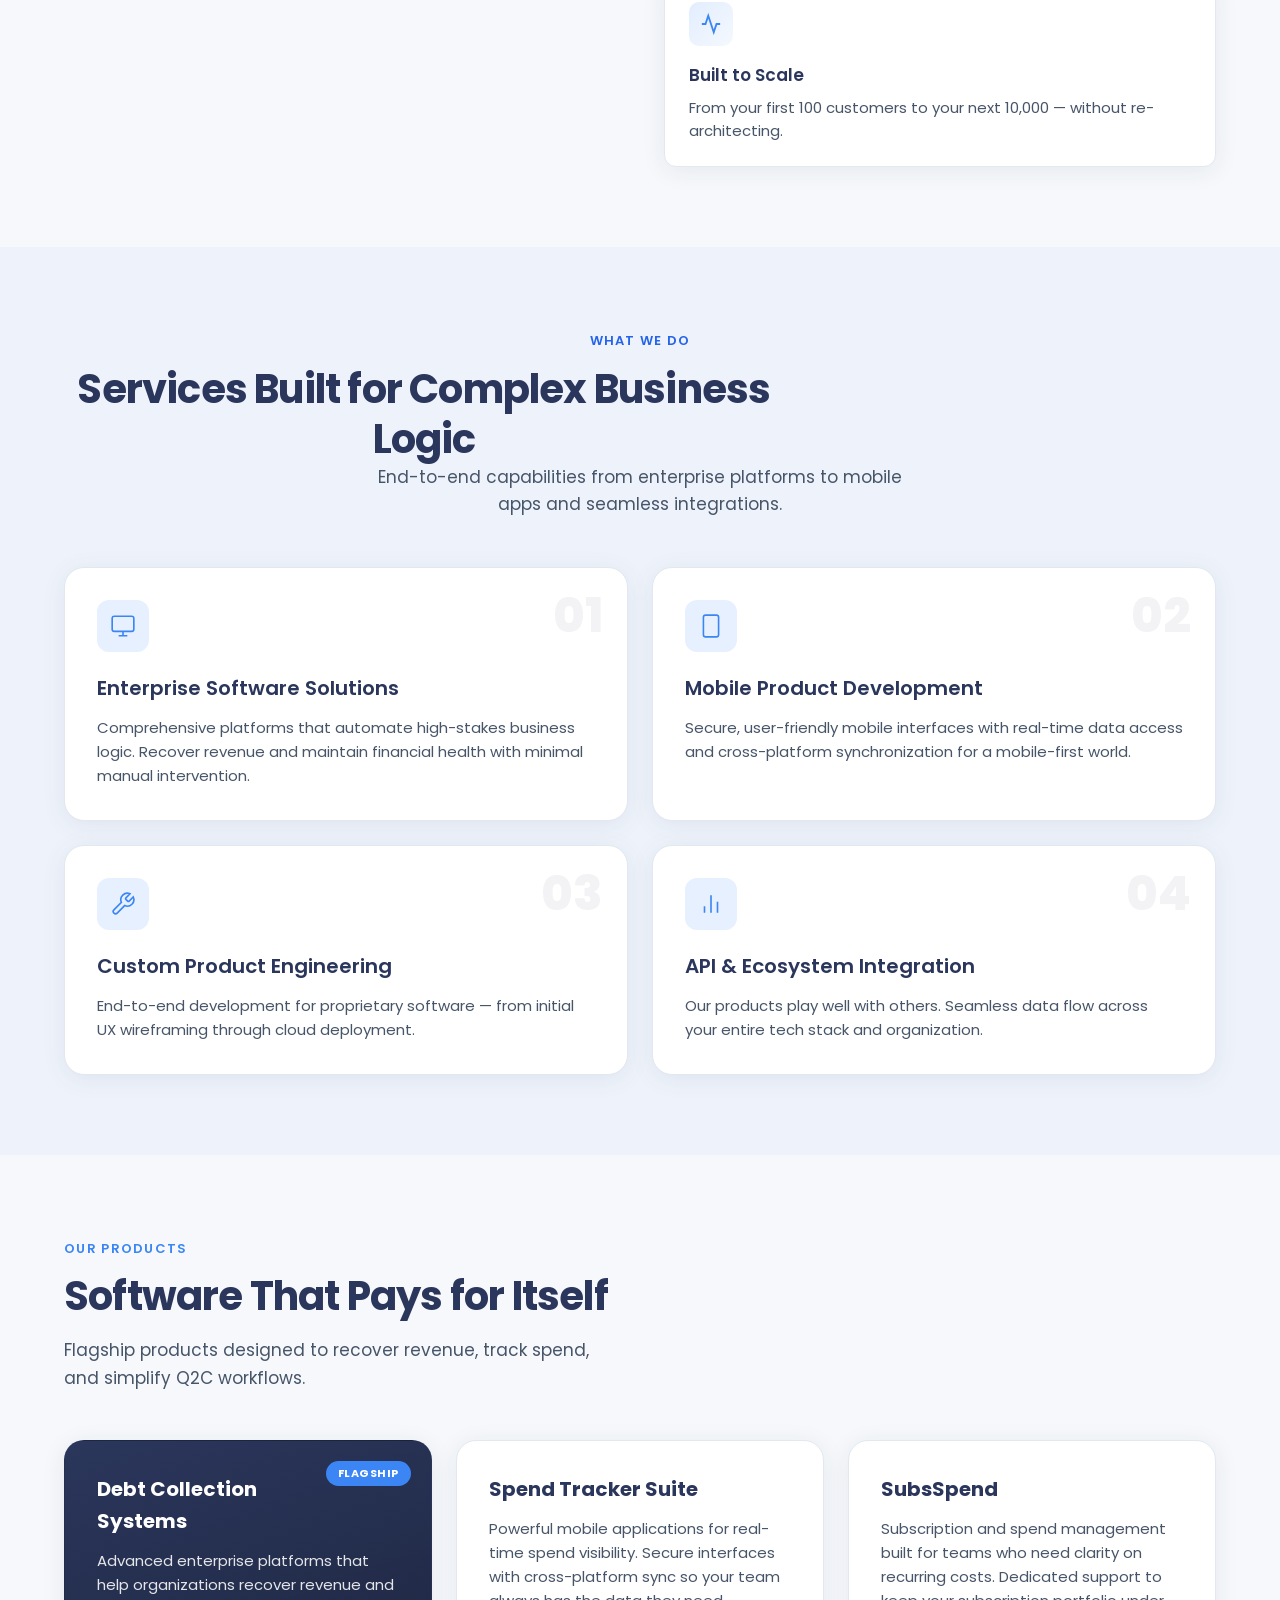
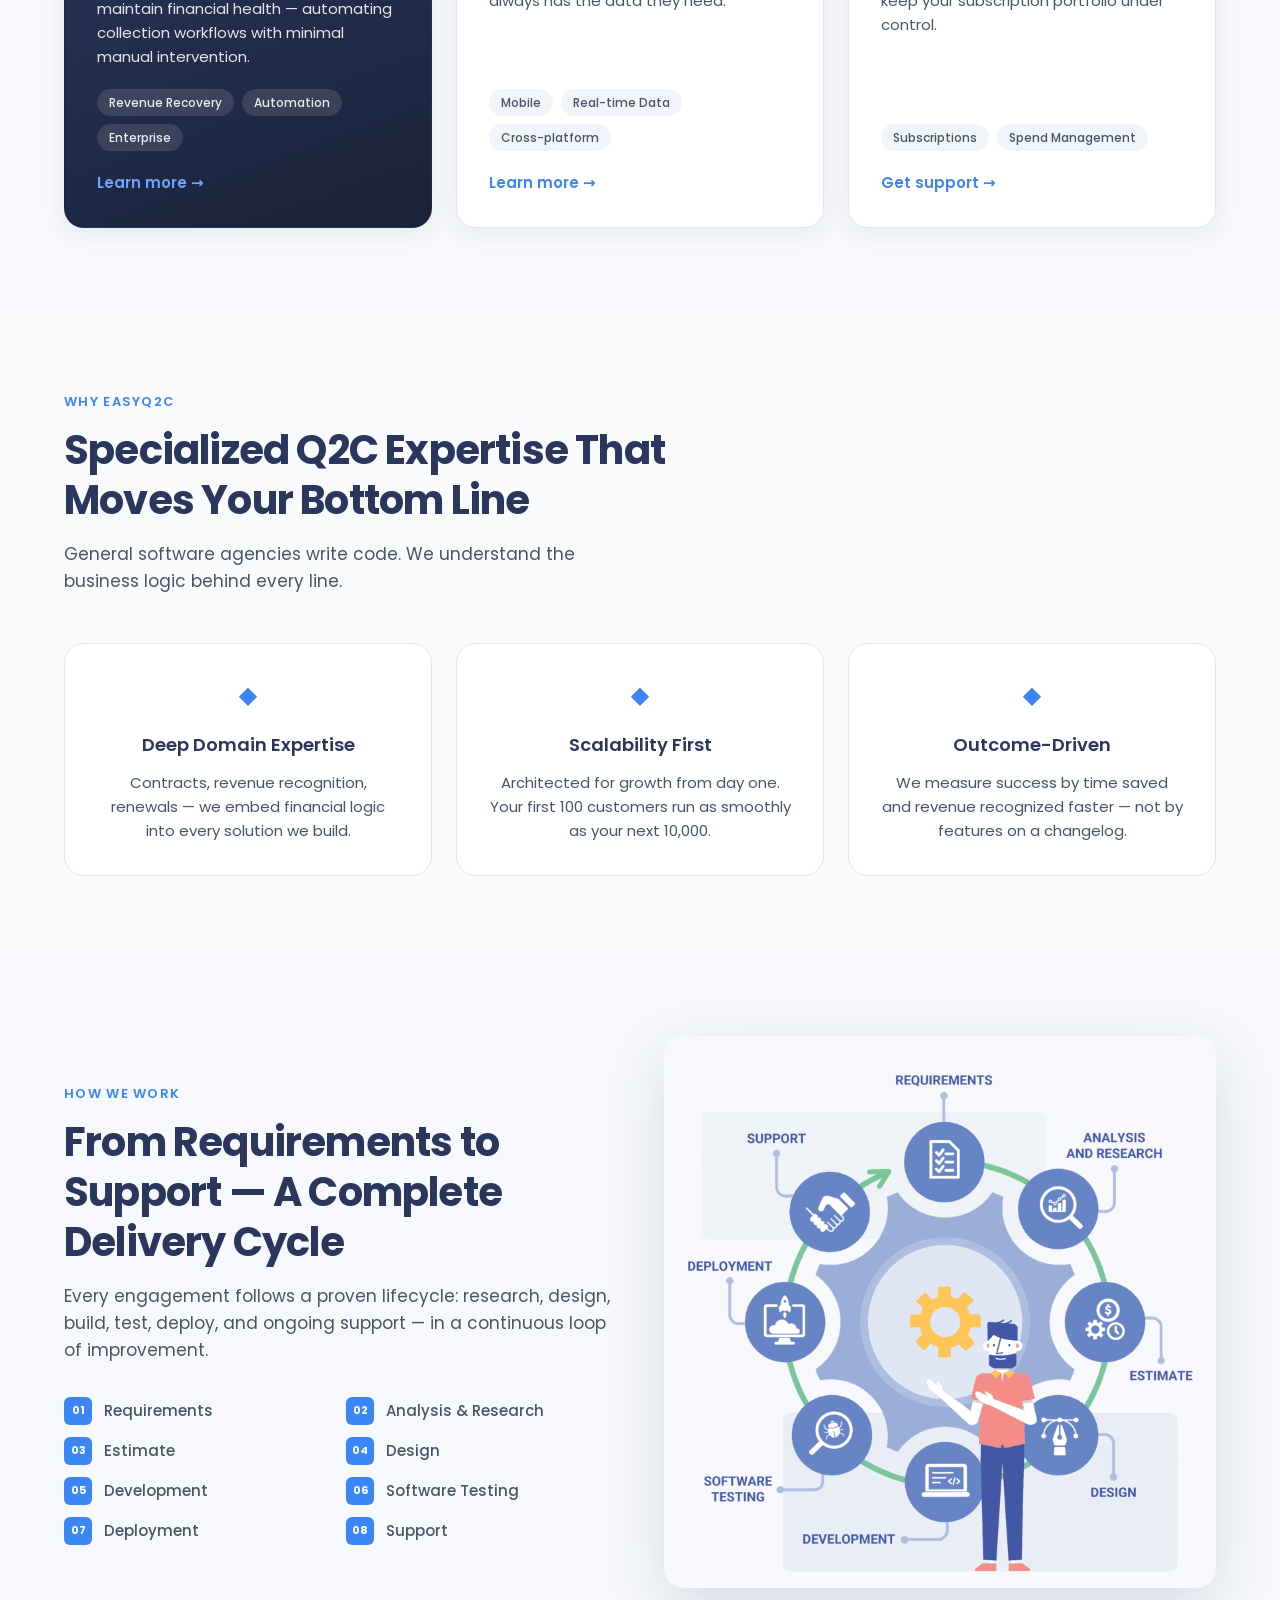
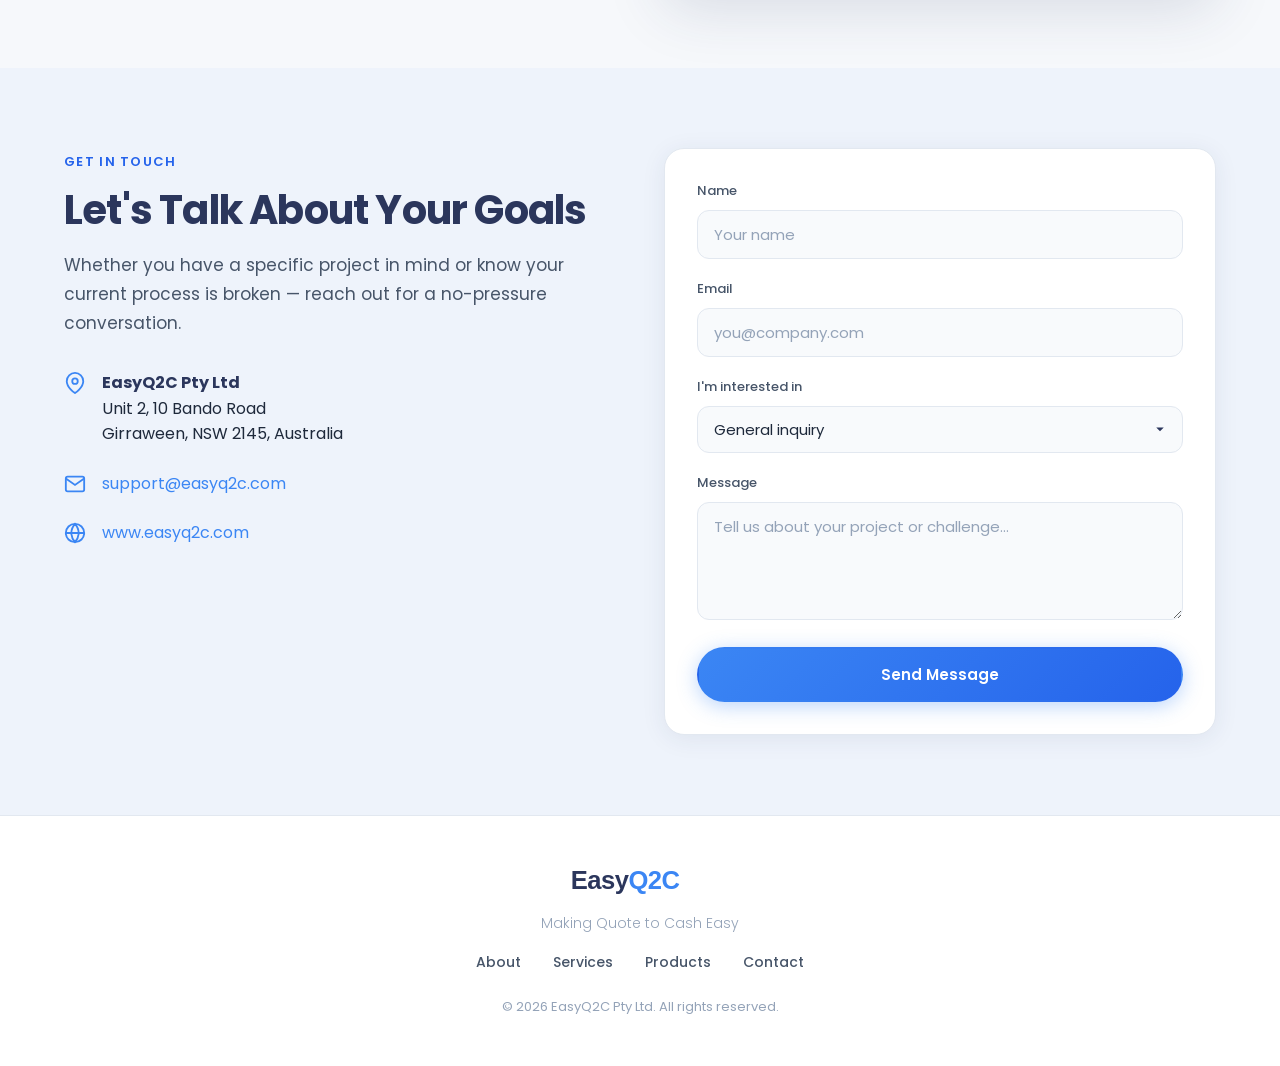
==== commit e9cfa5f2: "First checkin for EasyQ2C website - Mod-2" ====
--- a/index.html
+++ b/index.html
@@ -4,7 +4,7 @@
   <meta charset="UTF-8">
   <meta name="viewport" content="width=device-width, initial-scale=1.0">
   <meta name="description" content="EasyQ2C — Australian IT software &amp; services company specializing in Quote-to-Cash workflows. Enterprise software, mobile products, and custom engineering.">
-  <meta name="theme-color" content="#2B365C">
+  <meta name="theme-color" content="#f6f8fb">
   <title>EasyQ2C | Making Quote to Cash Easy</title>
   <link rel="icon" type="image/png" href="assets/favicon.png">
   <link rel="preconnect" href="https://fonts.googleapis.com">
@@ -17,7 +17,7 @@
   <header class="header" id="header">
     <nav class="nav container">
       <a href="#" class="nav__logo" aria-label="EasyQ2C home">
-        <img src="assets/logo-light.svg" alt="EasyQ2C" width="160" height="40">
+        <img src="assets/logo.svg" alt="EasyQ2C" width="160" height="40">
       </a>
       <button class="nav__toggle" id="nav-toggle" aria-label="Toggle menu" aria-expanded="false">
         <span></span><span></span><span></span>
@@ -42,7 +42,7 @@
       </div>
       <div class="container hero__inner">
         <div class="hero__content reveal">
-          <img src="assets/logo-light.svg" alt="" class="hero__logo" width="220" height="52" aria-hidden="true">
+          <img src="assets/logo.svg" alt="" class="hero__logo" width="220" height="52" aria-hidden="true">
           <span class="hero__badge">Quote-to-Cash Specialists · Australia</span>
           <h1 class="hero__title">
             Making <span class="text-gradient">Quote to Cash</span> Easy
@@ -332,7 +332,7 @@
   <footer class="footer">
     <div class="container footer__inner">
       <a href="#" class="footer__logo">
-        <img src="assets/logo-light.svg" alt="EasyQ2C" width="140" height="35">
+        <img src="assets/logo.svg" alt="EasyQ2C" width="140" height="35">
       </a>
       <p class="footer__tagline">Making Quote to Cash Easy</p>
       <nav class="footer__nav">
--- a/css/styles.css
+++ b/css/styles.css
@@ -1,5 +1,5 @@
 /* ==========================================================================
-   EasyQ2C — Brand Website
+   EasyQ2C — Brand Website (Light Theme)
    Colors: Navy #2B365C · Blue #3B86F4 · Poppins
    ========================================================================== */
 
@@ -9,6 +9,7 @@
   --navy-deeper: #0f1525;
   --blue: #3B86F4;
   --blue-light: #6BA3FF;
+  --blue-dark: #2563eb;
   --blue-glow: rgba(59, 134, 244, 0.35);
   --white: #ffffff;
   --gray-50: #f8fafc;
@@ -17,6 +18,8 @@
   --gray-400: #94a3b8;
   --gray-600: #475569;
   --gray-800: #1e293b;
+  --bg: #f6f8fb;
+  --tint: #eef3fb;
   --font: 'Poppins', system-ui, sans-serif;
   --radius: 12px;
   --radius-lg: 20px;
@@ -33,12 +36,12 @@
   font-size: 16px;
   line-height: 1.6;
   color: var(--gray-800);
-  background: var(--white);
+  background: var(--bg);
   overflow-x: hidden;
 }
 img { max-width: 100%; height: auto; display: block; }
 a { color: var(--blue); text-decoration: none; transition: color var(--transition); }
-a:hover { color: var(--blue-light); }
+a:hover { color: var(--blue-dark); }
 address { font-style: normal; }
 
 .container {
@@ -64,7 +67,7 @@
   transition: all var(--transition);
 }
 .btn--primary {
-  background: linear-gradient(135deg, var(--blue) 0%, #2563eb 100%);
+  background: linear-gradient(135deg, var(--blue) 0%, var(--blue-dark) 100%);
   color: var(--white);
   box-shadow: 0 4px 20px var(--blue-glow);
 }
@@ -75,18 +78,18 @@
 }
 .btn--ghost {
   background: transparent;
-  color: var(--white);
-  border-color: rgba(255,255,255,0.3);
+  color: var(--navy);
+  border-color: rgba(43, 54, 92, 0.25);
 }
 .btn--ghost:hover {
-  background: rgba(255,255,255,0.1);
-  border-color: rgba(255,255,255,0.5);
-  color: var(--white);
+  background: rgba(59, 134, 244, 0.08);
+  border-color: var(--blue);
+  color: var(--blue-dark);
 }
 .btn--full { width: 100%; }
 
 .text-gradient {
-  background: linear-gradient(135deg, var(--blue-light) 0%, var(--blue) 50%, #818cf8 100%);
+  background: linear-gradient(135deg, var(--blue) 0%, var(--blue-dark) 50%, #6366f1 100%);
   -webkit-background-clip: text;
   -webkit-text-fill-color: transparent;
   background-clip: text;
@@ -100,15 +103,15 @@
   right: 0;
   z-index: 1000;
   height: var(--header-h);
-  background: rgba(15, 21, 37, 0.85);
+  background: rgba(255, 255, 255, 0.8);
   backdrop-filter: blur(12px);
   -webkit-backdrop-filter: blur(12px);
-  border-bottom: 1px solid rgba(255,255,255,0.06);
+  border-bottom: 1px solid rgba(43, 54, 92, 0.06);
   transition: background var(--transition), box-shadow var(--transition);
 }
 .header.scrolled {
-  background: rgba(15, 21, 37, 0.95);
-  box-shadow: 0 4px 30px rgba(0,0,0,0.2);
+  background: rgba(255, 255, 255, 0.95);
+  box-shadow: 0 4px 30px rgba(43, 54, 92, 0.08);
 }
 .nav {
   display: flex;
@@ -124,11 +127,11 @@
   list-style: none;
 }
 .nav__link {
-  color: rgba(255,255,255,0.85);
+  color: var(--gray-800);
   font-size: 0.9375rem;
   font-weight: 500;
 }
-.nav__link:hover { color: var(--white); }
+.nav__link:hover { color: var(--blue); }
 .nav__link--cta {
   background: var(--blue);
   color: var(--white) !important;
@@ -136,7 +139,7 @@
   border-radius: 50px;
 }
 .nav__link--cta:hover {
-  background: var(--blue-light);
+  background: var(--blue-dark);
   color: var(--white) !important;
 }
 .nav__toggle {
@@ -152,7 +155,7 @@
   display: block;
   width: 24px;
   height: 2px;
-  background: var(--white);
+  background: var(--navy);
   border-radius: 2px;
   transition: var(--transition);
 }
@@ -164,15 +167,15 @@
   display: flex;
   align-items: center;
   padding: calc(var(--header-h) + 3rem) 0 4rem;
-  background: var(--navy-deeper);
+  background: linear-gradient(180deg, var(--white) 0%, var(--bg) 100%);
   overflow: hidden;
 }
 .hero__bg { position: absolute; inset: 0; pointer-events: none; }
 .hero__orb {
   position: absolute;
   border-radius: 50%;
-  filter: blur(80px);
-  opacity: 0.5;
+  filter: blur(90px);
+  opacity: 0.22;
 }
 .hero__orb--1 {
   width: 500px; height: 500px;
@@ -182,7 +185,7 @@
 }
 .hero__orb--2 {
   width: 400px; height: 400px;
-  background: #6366f1;
+  background: #818cf8;
   bottom: -10%; left: -10%;
   animation: float 10s ease-in-out infinite reverse;
 }
@@ -190,8 +193,8 @@
   position: absolute;
   inset: 0;
   background-image:
-    linear-gradient(rgba(255,255,255,0.03) 1px, transparent 1px),
-    linear-gradient(90deg, rgba(255,255,255,0.03) 1px, transparent 1px);
+    linear-gradient(rgba(43, 54, 92, 0.04) 1px, transparent 1px),
+    linear-gradient(90deg, rgba(43, 54, 92, 0.04) 1px, transparent 1px);
   background-size: 60px 60px;
   mask-image: radial-gradient(ellipse 80% 70% at 50% 50%, black 20%, transparent 70%);
 }
@@ -213,30 +216,29 @@
   height: 48px;
   width: auto;
   margin: 0 auto 1.75rem;
-  opacity: 0.95;
 }
 .hero__badge {
   display: inline-block;
   padding: 0.375rem 1rem;
-  background: rgba(59, 134, 244, 0.15);
-  border: 1px solid rgba(59, 134, 244, 0.3);
+  background: rgba(59, 134, 244, 0.1);
+  border: 1px solid rgba(59, 134, 244, 0.25);
   border-radius: 50px;
   font-size: 0.8125rem;
   font-weight: 500;
-  color: var(--blue-light);
+  color: var(--blue-dark);
   margin-bottom: 1.25rem;
 }
 .hero__title {
   font-size: clamp(2.5rem, 6vw, 4rem);
   font-weight: 800;
   line-height: 1.12;
-  color: var(--white);
+  color: var(--navy);
   margin-bottom: 1.25rem;
   letter-spacing: -0.02em;
 }
 .hero__subtitle {
   font-size: clamp(1.0625rem, 2vw, 1.25rem);
-  color: rgba(255,255,255,0.75);
+  color: var(--gray-600);
   max-width: 640px;
   margin: 0 auto 2rem;
   font-weight: 400;
@@ -254,7 +256,7 @@
   grid-template-columns: repeat(3, 1fr);
   gap: 1.5rem;
   padding-top: 2rem;
-  border-top: 1px solid rgba(255,255,255,0.1);
+  border-top: 1px solid var(--gray-200);
   max-width: 720px;
   margin: 0 auto;
 }
@@ -264,12 +266,12 @@
 .hero__stat strong {
   display: block;
   font-size: 1.25rem;
-  color: var(--white);
+  color: var(--navy);
   margin-bottom: 0.25rem;
 }
 .hero__stat span {
   font-size: 0.8125rem;
-  color: rgba(255,255,255,0.5);
+  color: var(--gray-400);
   line-height: 1.4;
 }
 
@@ -278,8 +280,8 @@
   padding: 5rem 0;
 }
 .section--dark {
-  background: var(--navy-deeper);
-  color: var(--white);
+  background: var(--tint);
+  color: var(--gray-800);
 }
 .section--alt {
   background: var(--gray-50);
@@ -296,7 +298,7 @@
   color: var(--blue);
   margin-bottom: 0.75rem;
 }
-.section__label--light { color: var(--blue-light); }
+.section__label--light { color: var(--blue-dark); }
 .section__title {
   font-size: clamp(1.75rem, 3.5vw, 2.5rem);
   font-weight: 700;
@@ -305,14 +307,14 @@
   letter-spacing: -0.02em;
   max-width: 720px;
 }
-.section__title--light { color: var(--white); }
+.section__title--light { color: var(--navy); }
 .section__desc {
   font-size: 1.0625rem;
   color: var(--gray-600);
   max-width: 560px;
   margin-top: 1rem;
 }
-.section__desc--light { color: rgba(255,255,255,0.7); }
+.section__desc--light { color: var(--gray-600); }
 
 /* About */
 .about__grid {
@@ -386,15 +388,16 @@
 .service-card {
   position: relative;
   padding: 2rem;
-  background: rgba(255,255,255,0.04);
-  border: 1px solid rgba(255,255,255,0.08);
+  background: var(--white);
+  border: 1px solid var(--gray-200);
   border-radius: var(--radius-lg);
+  box-shadow: var(--shadow);
   transition: all var(--transition);
   overflow: hidden;
 }
 .service-card:hover {
-  background: rgba(255,255,255,0.07);
-  border-color: rgba(59,134,244,0.3);
+  border-color: var(--blue);
+  box-shadow: var(--shadow-lg);
   transform: translateY(-4px);
 }
 .service-card__num {
@@ -403,7 +406,7 @@
   right: 1.5rem;
   font-size: 3rem;
   font-weight: 800;
-  color: rgba(255,255,255,0.04);
+  color: rgba(43, 54, 92, 0.06);
   line-height: 1;
 }
 .service-card__icon {
@@ -411,21 +414,21 @@
   display: flex;
   align-items: center;
   justify-content: center;
-  background: rgba(59,134,244,0.15);
+  background: rgba(59,134,244,0.12);
   border-radius: 12px;
-  color: var(--blue-light);
+  color: var(--blue);
   margin-bottom: 1.25rem;
 }
 .service-card__icon svg { width: 26px; height: 26px; }
 .service-card h3 {
   font-size: 1.25rem;
   font-weight: 600;
-  color: var(--white);
+  color: var(--navy);
   margin-bottom: 0.75rem;
 }
 .service-card p {
   font-size: 0.9375rem;
-  color: rgba(255,255,255,0.65);
+  color: var(--gray-600);
   line-height: 1.6;
 }
 
@@ -608,7 +611,7 @@
 }
 .contact__lead {
   font-size: 1.0625rem;
-  color: rgba(255,255,255,0.7);
+  color: var(--gray-600);
   margin: 1rem 0 2rem;
   line-height: 1.7;
 }
@@ -620,25 +623,26 @@
 }
 .contact__item svg {
   width: 22px; height: 22px;
-  color: var(--blue-light);
+  color: var(--blue);
   flex-shrink: 0;
   margin-top: 2px;
 }
-.contact__item strong { color: var(--white); }
-.contact__item a { color: var(--blue-light); }
-.contact__item a:hover { color: var(--white); }
+.contact__item strong { color: var(--navy); }
+.contact__item a { color: var(--blue); }
+.contact__item a:hover { color: var(--blue-dark); }
 .contact__form {
-  background: rgba(255,255,255,0.05);
-  border: 1px solid rgba(255,255,255,0.1);
+  background: var(--white);
+  border: 1px solid var(--gray-200);
   border-radius: var(--radius-lg);
   padding: 2rem;
+  box-shadow: var(--shadow);
 }
 .form__group { margin-bottom: 1.25rem; }
 .form__group label {
   display: block;
   font-size: 0.8125rem;
   font-weight: 500;
-  color: rgba(255,255,255,0.8);
+  color: var(--gray-600);
   margin-bottom: 0.5rem;
 }
 .form__group input,
@@ -648,34 +652,35 @@
   padding: 0.75rem 1rem;
   font-family: var(--font);
   font-size: 0.9375rem;
-  color: var(--white);
-  background: rgba(255,255,255,0.08);
-  border: 1px solid rgba(255,255,255,0.15);
+  color: var(--gray-800);
+  background: var(--gray-50);
+  border: 1px solid var(--gray-200);
   border-radius: var(--radius);
-  transition: border-color var(--transition);
+  transition: border-color var(--transition), box-shadow var(--transition);
 }
 .form__group input::placeholder,
-.form__group textarea::placeholder { color: rgba(255,255,255,0.35); }
+.form__group textarea::placeholder { color: var(--gray-400); }
 .form__group input:focus,
 .form__group select:focus,
 .form__group textarea:focus {
   outline: none;
   border-color: var(--blue);
+  box-shadow: 0 0 0 3px rgba(59, 134, 244, 0.12);
 }
 .form__group select {
   cursor: pointer;
   appearance: none;
-  background-image: url("data:image/svg+xml,%3Csvg xmlns='http://www.w3.org/2000/svg' width='12' height='12' fill='white' viewBox='0 0 16 16'%3E%3Cpath d='M8 11L3 6h10l-5 5z'/%3E%3C/svg%3E");
+  background-image: url("data:image/svg+xml,%3Csvg xmlns='http://www.w3.org/2000/svg' width='12' height='12' fill='%232B365C' viewBox='0 0 16 16'%3E%3Cpath d='M8 11L3 6h10l-5 5z'/%3E%3C/svg%3E");
   background-repeat: no-repeat;
   background-position: right 1rem center;
 }
-.form__group select option { background: var(--navy-dark); color: var(--white); }
+.form__group select option { background: var(--white); color: var(--gray-800); }
 .form__group textarea { resize: vertical; min-height: 100px; }
 
 /* Footer */
 .footer {
-  background: var(--navy-deeper);
-  border-top: 1px solid rgba(255,255,255,0.06);
+  background: var(--white);
+  border-top: 1px solid var(--gray-200);
   padding: 3rem 0;
 }
 .footer__inner {
@@ -685,10 +690,10 @@
   text-align: center;
   gap: 1rem;
 }
-.footer__logo img { height: 32px; opacity: 0.9; }
+.footer__logo img { height: 32px; }
 .footer__tagline {
   font-size: 0.875rem;
-  color: rgba(255,255,255,0.5);
+  color: var(--gray-400);
   font-weight: 300;
 }
 .footer__nav {
@@ -698,14 +703,14 @@
   justify-content: center;
 }
 .footer__nav a {
-  color: rgba(255,255,255,0.6);
+  color: var(--gray-600);
   font-size: 0.875rem;
   font-weight: 500;
 }
-.footer__nav a:hover { color: var(--white); }
+.footer__nav a:hover { color: var(--blue); }
 .footer__copy {
   font-size: 0.8125rem;
-  color: rgba(255,255,255,0.35);
+  color: var(--gray-400);
   margin-top: 0.5rem;
 }
 
@@ -742,8 +747,9 @@
     right: 0;
     flex-direction: column;
     gap: 0;
-    background: var(--navy-deeper);
-    border-bottom: 1px solid rgba(255,255,255,0.08);
+    background: var(--white);
+    border-bottom: 1px solid var(--gray-200);
+    box-shadow: 0 8px 30px rgba(43, 54, 92, 0.08);
     padding: 1rem 0;
     transform: translateY(-120%);
     opacity: 0;
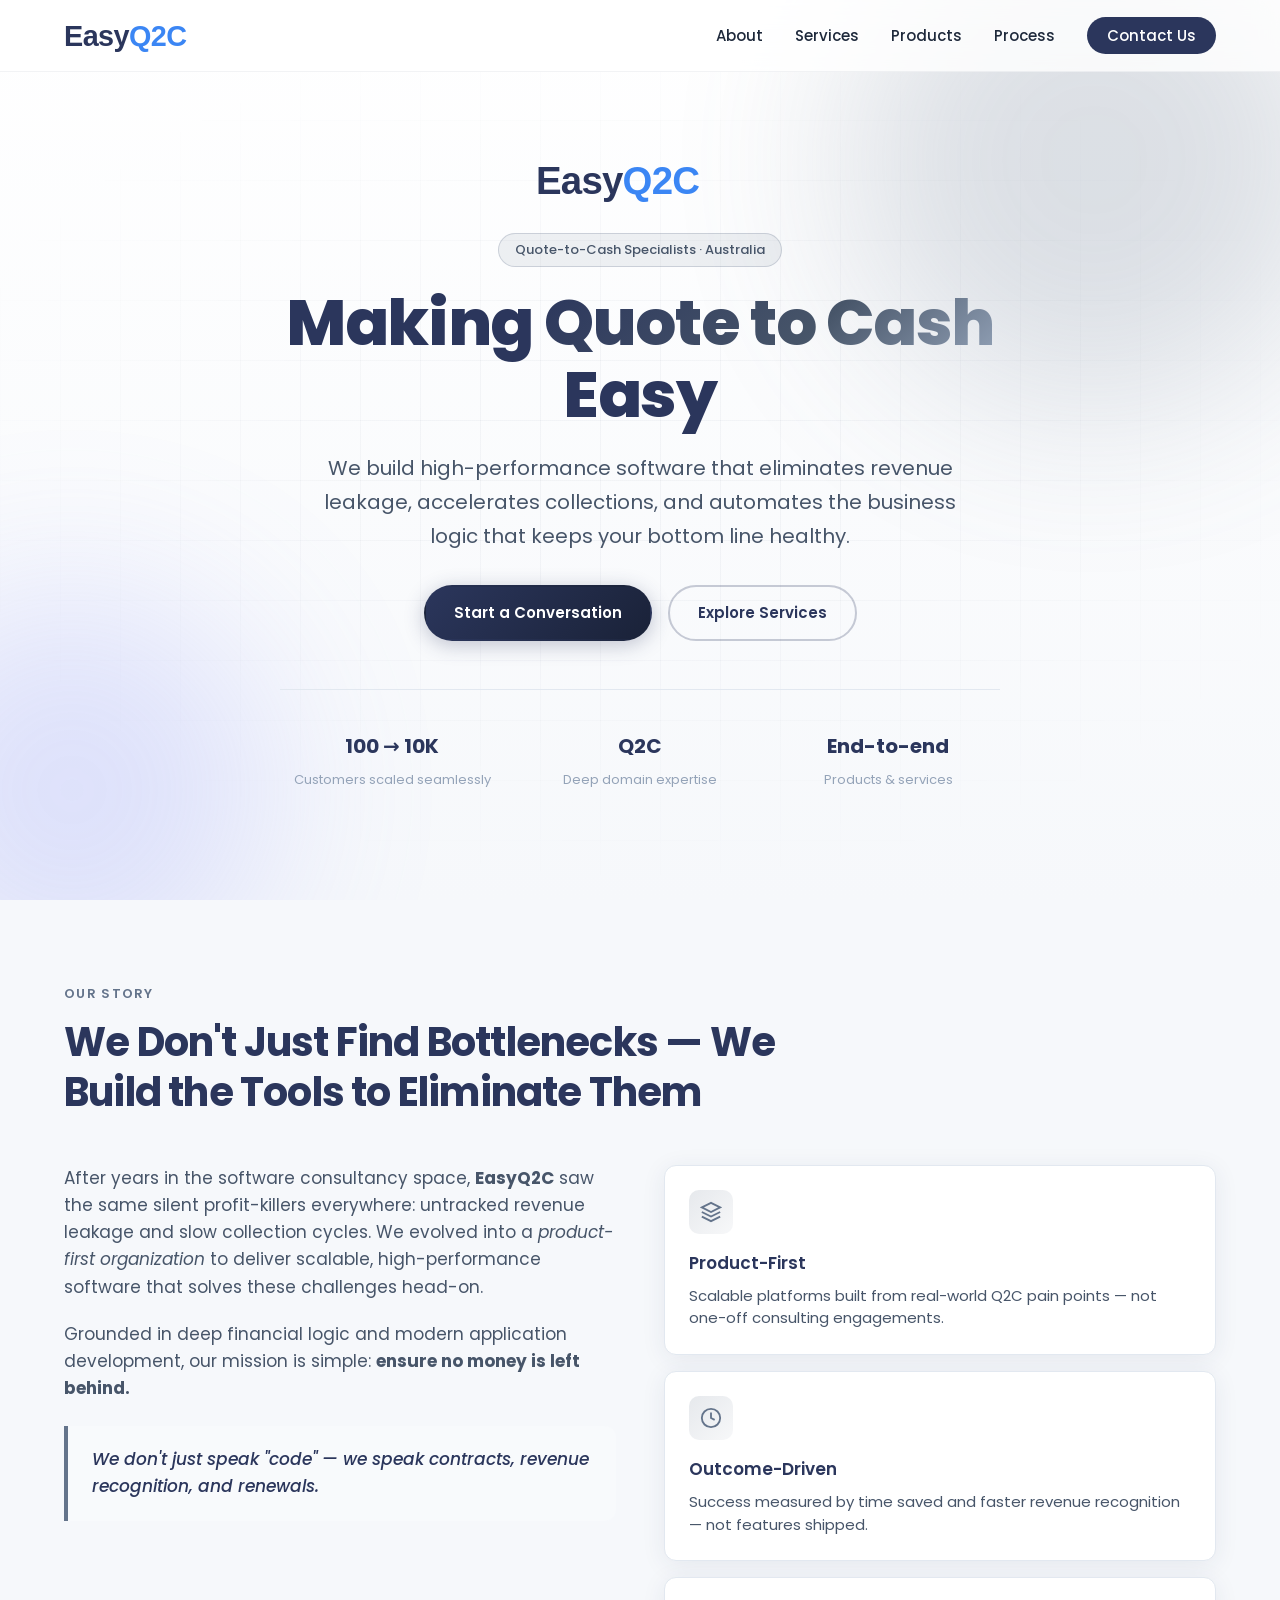
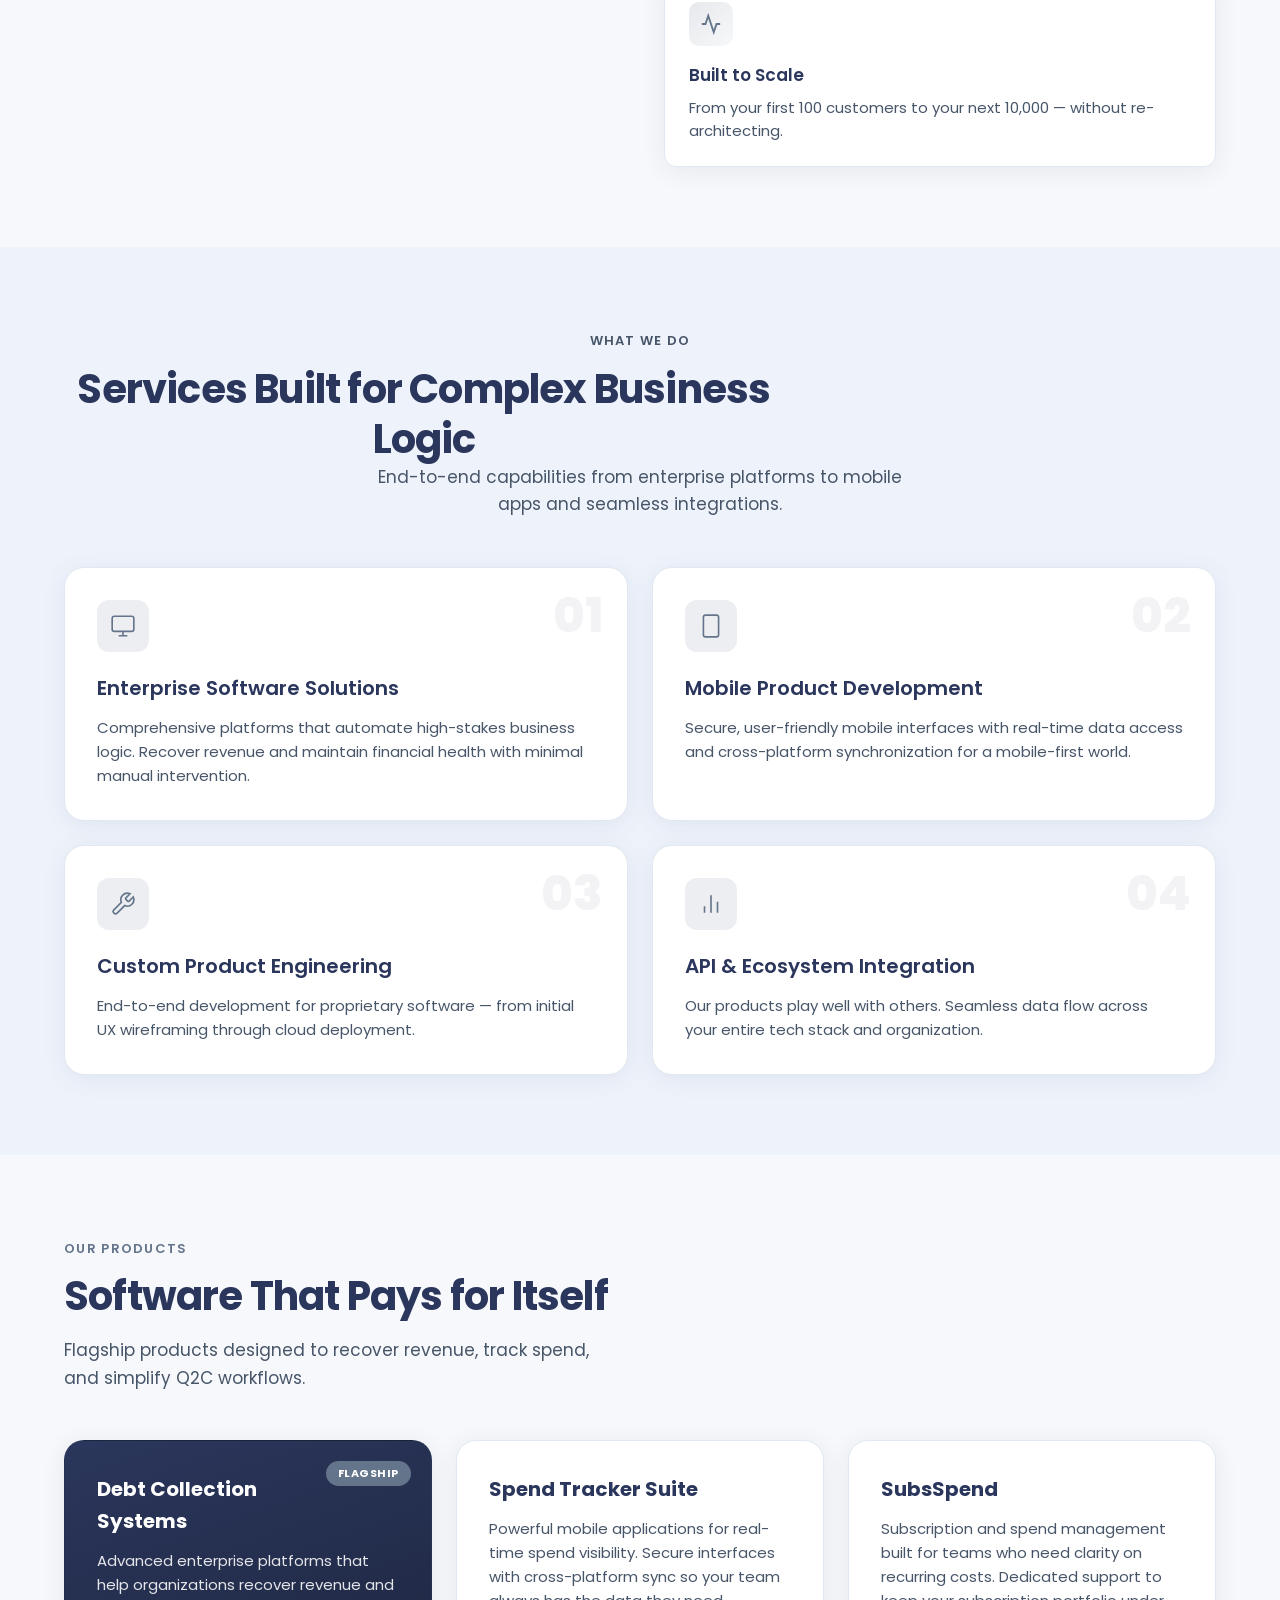
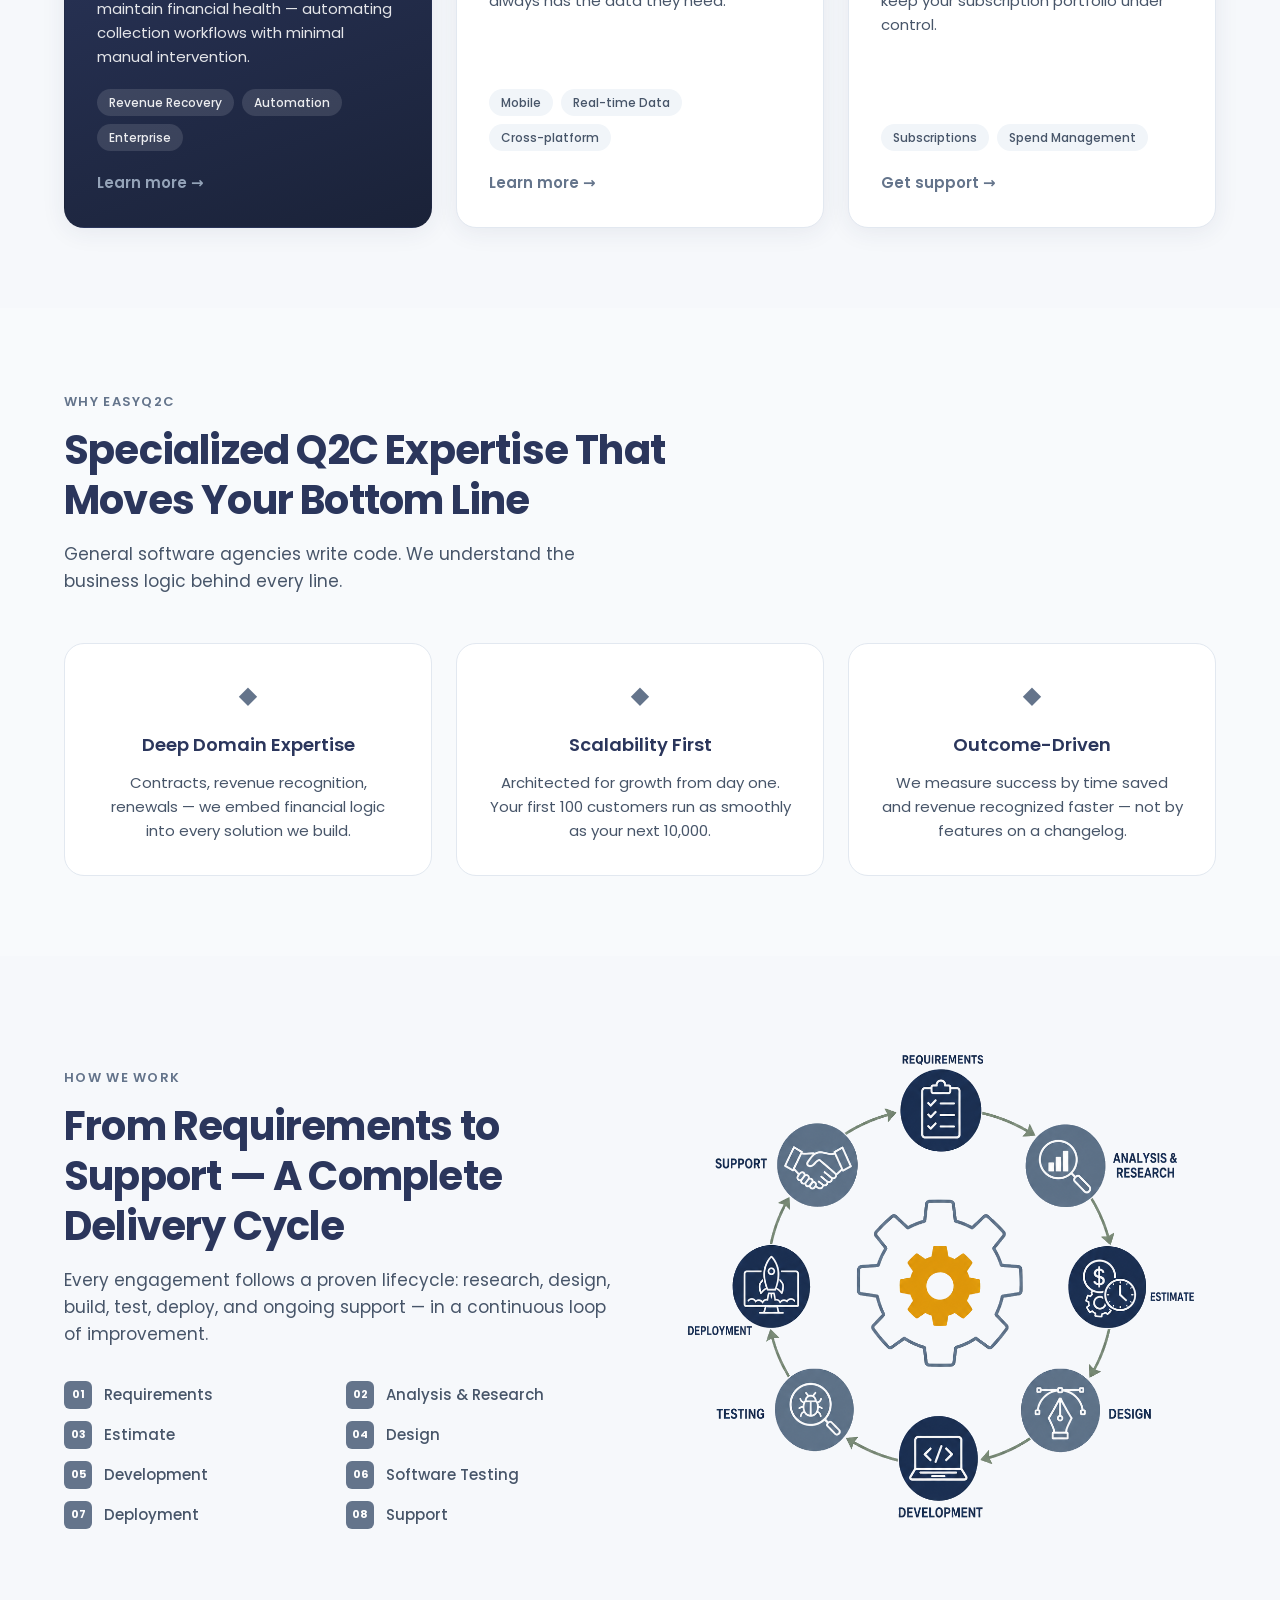
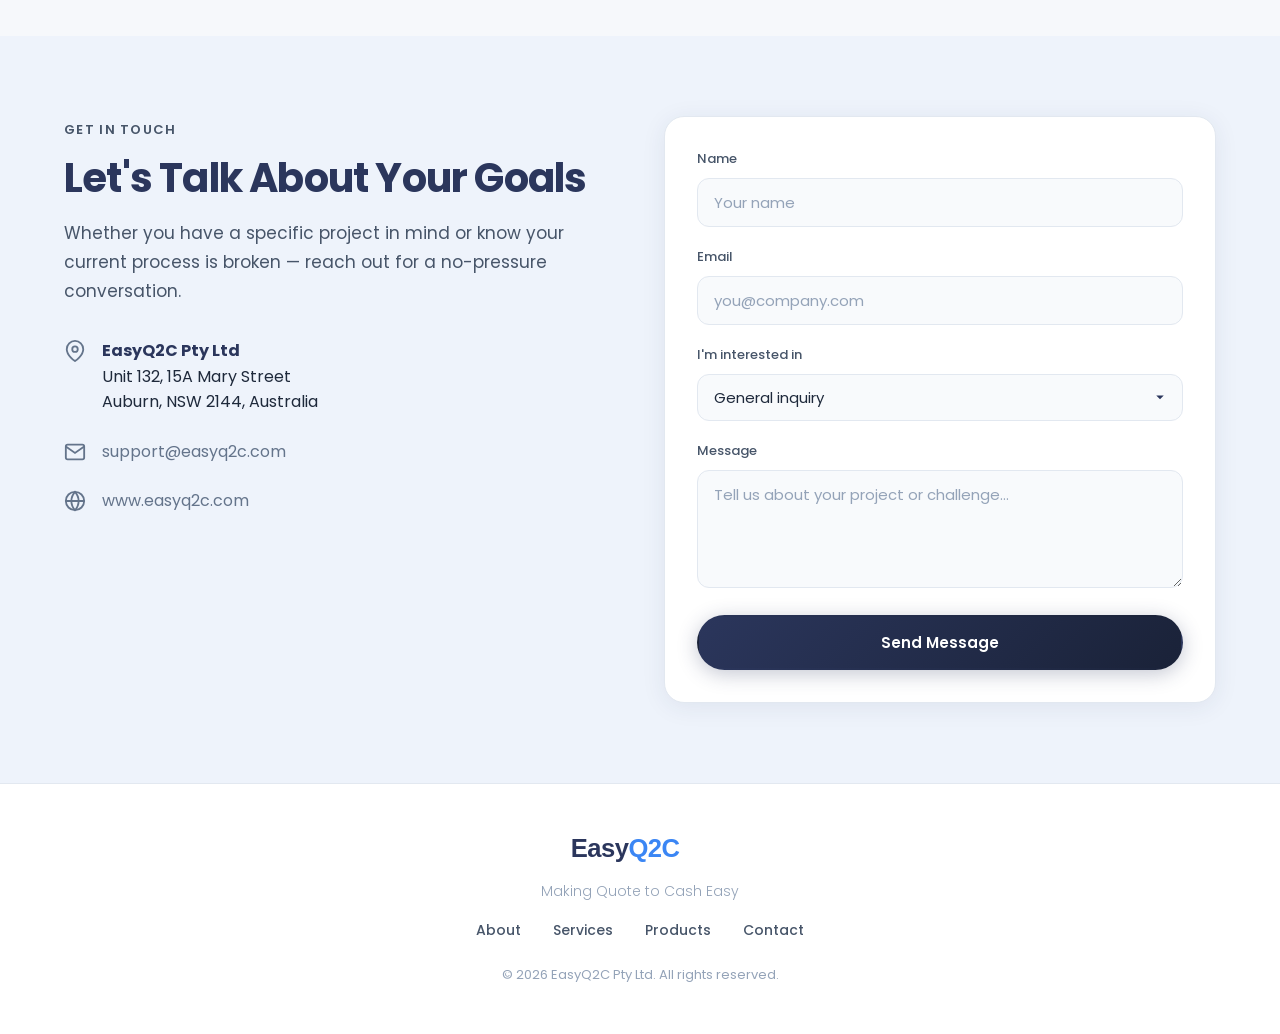
==== commit 1ec36d2f: "First checkin for EasyQ2C website - Mod-4" ====
--- a/index.html
+++ b/index.html
@@ -258,7 +258,7 @@
             </ol>
           </div>
           <div class="process__visual reveal reveal--delay">
-            <img src="assets/easyq2c-sdlc-diagram.png" alt="EasyQ2C software development lifecycle diagram" loading="lazy">
+            <img src="assets/easyq2c-sdlc-diagram_transparent.png" alt="EasyQ2C software development lifecycle: Requirements, Analysis, Estimate, Design, Development, Testing, Deployment, Support" loading="lazy">
           </div>
         </div>
       </div>
@@ -277,8 +277,8 @@
                 <svg viewBox="0 0 24 24" fill="none" stroke="currentColor" stroke-width="2"><path d="M21 10c0 7-9 13-9 13s-9-6-9-13a9 9 0 0118 0z"/><circle cx="12" cy="10" r="3"/></svg>
                 <div>
                   <strong>EasyQ2C Pty Ltd</strong><br>
-                  Unit 2, 10 Bando Road<br>
-                  Girraween, NSW 2145, Australia
+                  Unit 132, 15A Mary Street<br>
+                  Auburn, NSW 2144, Australia
                 </div>
               </div>
               <div class="contact__item">
--- a/css/styles.css
+++ b/css/styles.css
@@ -1,16 +1,16 @@
 /* ==========================================================================
    EasyQ2C — Brand Website (Light Theme)
-   Colors: Navy #2B365C · Blue #3B86F4 · Poppins
+   Colors: Navy #2B365C · Slate Grey accents · Poppins
    ========================================================================== */
 
 :root {
   --navy: #2B365C;
   --navy-dark: #1a2238;
   --navy-deeper: #0f1525;
-  --blue: #3B86F4;
-  --blue-light: #6BA3FF;
-  --blue-dark: #2563eb;
-  --blue-glow: rgba(59, 134, 244, 0.35);
+  --blue: #64748b;
+  --blue-light: #94a3b8;
+  --blue-dark: #475569;
+  --blue-glow: rgba(71, 85, 105, 0.28);
   --white: #ffffff;
   --gray-50: #f8fafc;
   --gray-100: #f1f5f9;
@@ -67,13 +67,13 @@
   transition: all var(--transition);
 }
 .btn--primary {
-  background: linear-gradient(135deg, var(--blue) 0%, var(--blue-dark) 100%);
+  background: linear-gradient(135deg, var(--navy) 0%, var(--navy-dark) 100%);
   color: var(--white);
-  box-shadow: 0 4px 20px var(--blue-glow);
+  box-shadow: 0 4px 20px rgba(43, 54, 92, 0.28);
 }
 .btn--primary:hover {
   transform: translateY(-2px);
-  box-shadow: 0 8px 30px var(--blue-glow);
+  box-shadow: 0 8px 30px rgba(43, 54, 92, 0.32);
   color: var(--white);
 }
 .btn--ghost {
@@ -82,14 +82,14 @@
   border-color: rgba(43, 54, 92, 0.25);
 }
 .btn--ghost:hover {
-  background: rgba(59, 134, 244, 0.08);
-  border-color: var(--blue);
-  color: var(--blue-dark);
+  background: rgba(100, 116, 139, 0.1);
+  border-color: var(--gray-400);
+  color: var(--navy);
 }
 .btn--full { width: 100%; }
 
 .text-gradient {
-  background: linear-gradient(135deg, var(--blue) 0%, var(--blue-dark) 50%, #6366f1 100%);
+  background: linear-gradient(135deg, var(--navy) 0%, var(--blue-dark) 60%, var(--gray-400) 100%);
   -webkit-background-clip: text;
   -webkit-text-fill-color: transparent;
   background-clip: text;
@@ -133,13 +133,13 @@
 }
 .nav__link:hover { color: var(--blue); }
 .nav__link--cta {
-  background: var(--blue);
+  background: var(--navy);
   color: var(--white) !important;
   padding: 0.5rem 1.25rem;
   border-radius: 50px;
 }
 .nav__link--cta:hover {
-  background: var(--blue-dark);
+  background: var(--navy-dark);
   color: var(--white) !important;
 }
 .nav__toggle {
@@ -220,8 +220,8 @@
 .hero__badge {
   display: inline-block;
   padding: 0.375rem 1rem;
-  background: rgba(59, 134, 244, 0.1);
-  border: 1px solid rgba(59, 134, 244, 0.25);
+  background: rgba(100, 116, 139, 0.1);
+  border: 1px solid rgba(100, 116, 139, 0.25);
   border-radius: 50px;
   font-size: 0.8125rem;
   font-weight: 500;
@@ -361,7 +361,7 @@
   display: flex;
   align-items: center;
   justify-content: center;
-  background: linear-gradient(135deg, rgba(59,134,244,0.15), rgba(59,134,244,0.05));
+  background: linear-gradient(135deg, rgba(100,116,139,0.16), rgba(100,116,139,0.05));
   border-radius: 10px;
   color: var(--blue);
   margin-bottom: 1rem;
@@ -414,7 +414,7 @@
   display: flex;
   align-items: center;
   justify-content: center;
-  background: rgba(59,134,244,0.12);
+  background: rgba(100,116,139,0.12);
   border-radius: 12px;
   color: var(--blue);
   margin-bottom: 1.25rem;
@@ -460,7 +460,7 @@
   color: var(--white);
 }
 .product-card--featured:hover {
-  border-color: rgba(59, 134, 244, 0.5);
+  border-color: rgba(148, 163, 184, 0.5);
 }
 .product-card__badge {
   position: absolute;
@@ -598,8 +598,9 @@
   flex-shrink: 0;
 }
 .process__visual img {
-  border-radius: var(--radius-lg);
-  box-shadow: var(--shadow-lg);
+  width: 100%;
+  max-width: 520px;
+  margin: 0 auto;
 }
 
 /* Contact */
@@ -665,7 +666,7 @@
 .form__group textarea:focus {
   outline: none;
   border-color: var(--blue);
-  box-shadow: 0 0 0 3px rgba(59, 134, 244, 0.12);
+  box-shadow: 0 0 0 3px rgba(100, 116, 139, 0.14);
 }
 .form__group select {
   cursor: pointer;
